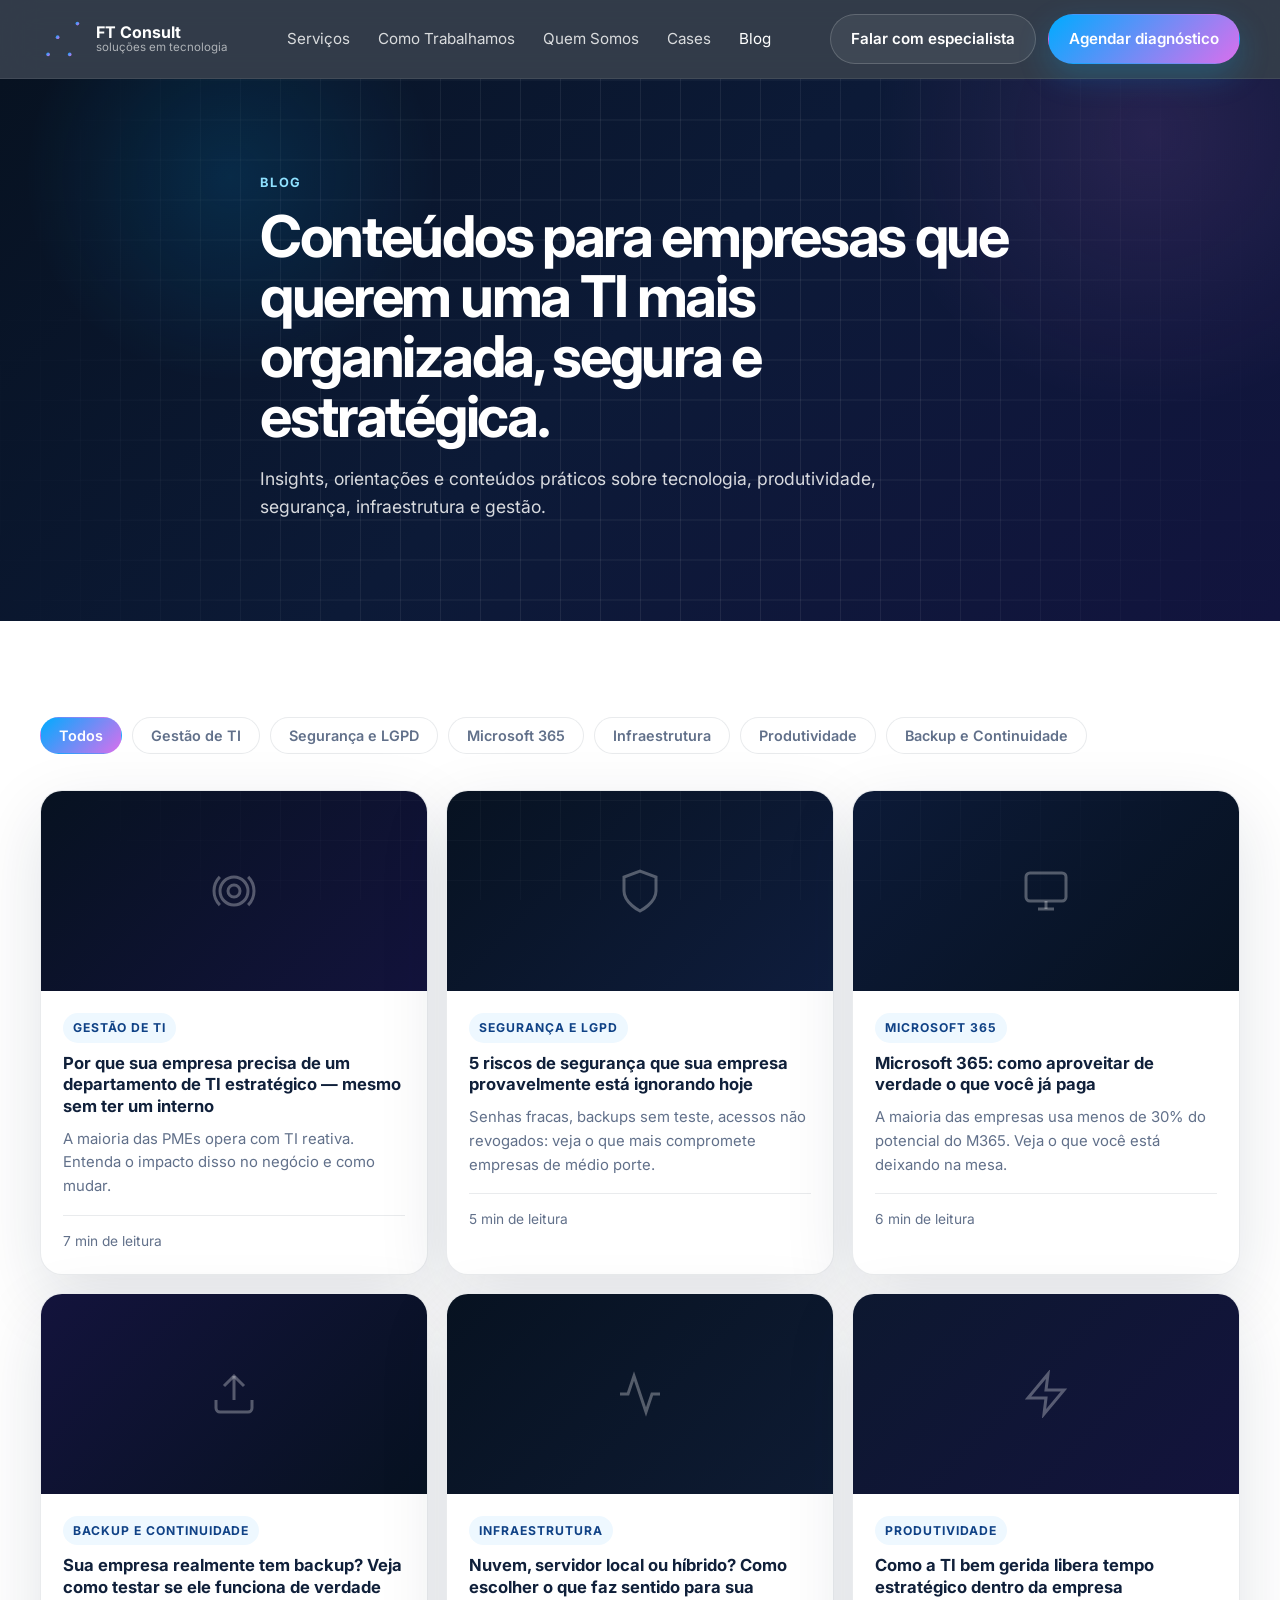
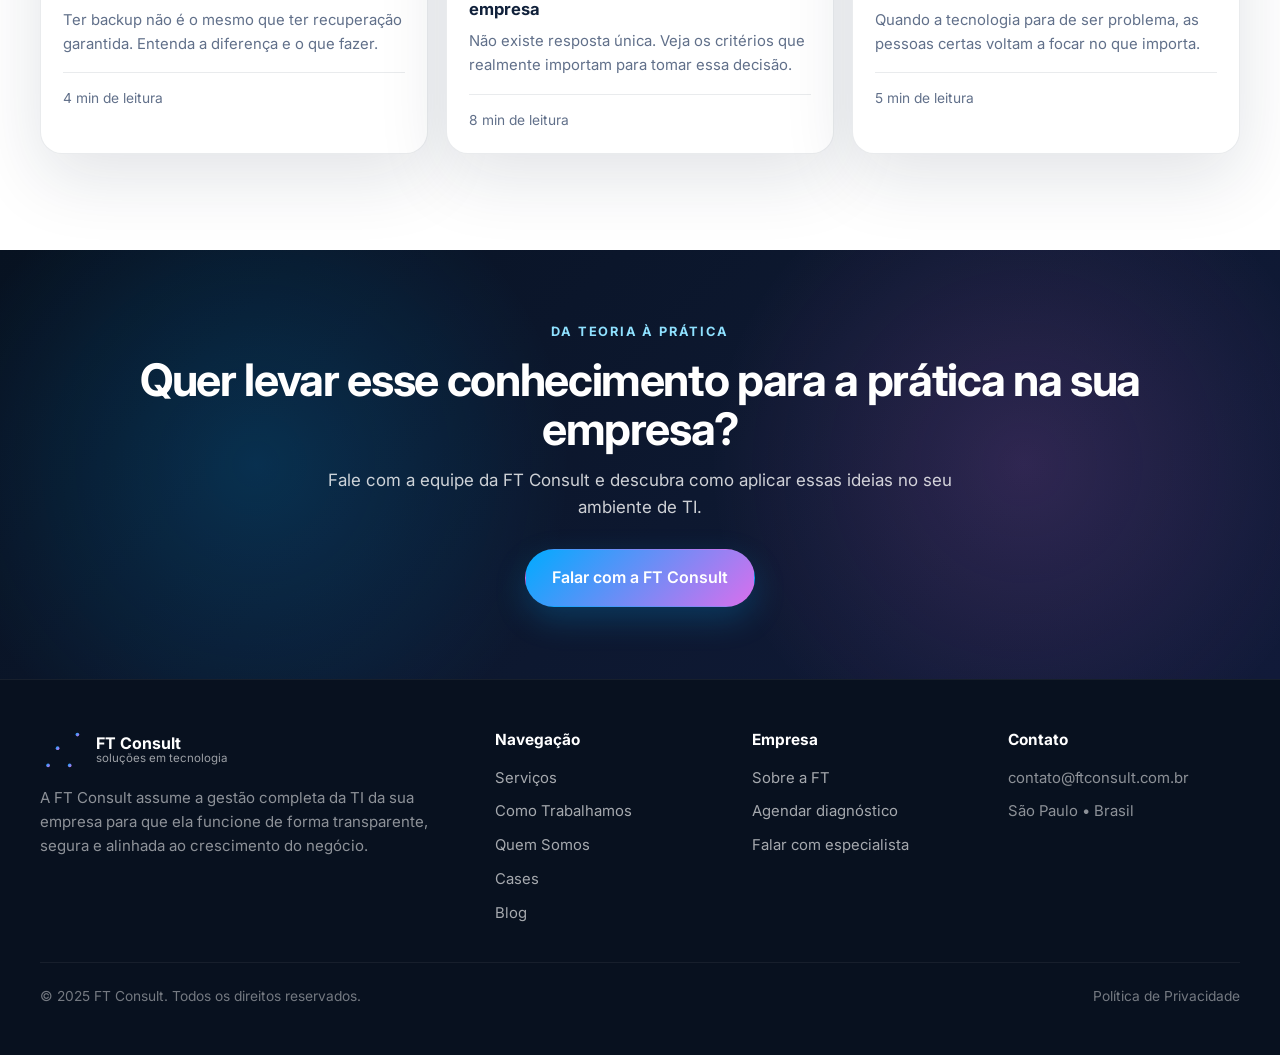
==== blog.html @ 19f4ae8f "Build complete FT Consult site — 7 pages, brand identity, form handler - index.html: Home with 12 se" ====
<!DOCTYPE html>
<html lang="pt-BR">
<head>
  <meta charset="UTF-8"/>
  <meta name="viewport" content="width=device-width, initial-scale=1.0"/>
  <title>Blog — FT Consult</title>
  <meta name="description" content="Conteúdos sobre gestão de TI, segurança, Microsoft 365, infraestrutura e produtividade para empresas."/>
  <link rel="preconnect" href="https://fonts.googleapis.com">
  <link rel="preconnect" href="https://fonts.gstatic.com" crossorigin>
  <link href="https://fonts.googleapis.com/css2?family=Inter:wght@300;400;500;600;700;800&display=swap" rel="stylesheet">
  <link rel="stylesheet" href="assets/css/style.css"/>
  <link rel="icon" href="assets/logo.svg" type="image/svg+xml"/>
</head>
<body>

<header class="site-header">
  <div class="container nav-wrap">
    <a href="index.html" class="brand"><img src="assets/logo.svg" alt="" class="brand-logo"/><span class="brand-copy"><strong>FT Consult</strong><small>soluções em tecnologia</small></span></a>
    <nav class="nav desktop-nav">
      <a href="servicos.html">Serviços</a><a href="como-trabalhamos.html">Como Trabalhamos</a><a href="quem-somos.html">Quem Somos</a><a href="cases.html">Cases</a><a href="blog.html">Blog</a>
    </nav>
    <div class="nav-actions">
      <a href="contato.html" class="btn btn-outline desktop-only">Falar com especialista</a>
      <a href="contato.html" class="btn btn-primary">Agendar diagnóstico</a>
      <button class="hamburger" id="hamburger" aria-label="Menu" aria-expanded="false"><svg width="24" height="24" viewBox="0 0 24 24" fill="none" stroke="currentColor" stroke-width="2"><line x1="3" y1="6" x2="21" y2="6"/><line x1="3" y1="12" x2="21" y2="12"/><line x1="3" y1="18" x2="21" y2="18"/></svg></button>
    </div>
  </div>
  <nav class="mobile-nav" id="mobile-nav">
    <a href="servicos.html">Serviços</a><a href="como-trabalhamos.html">Como Trabalhamos</a><a href="quem-somos.html">Quem Somos</a><a href="cases.html">Cases</a><a href="blog.html">Blog</a><a href="contato.html">Agendar diagnóstico</a>
  </nav>
</header>

<main>
  <section class="page-hero">
    <div class="container page-hero-content">
      <span class="eyebrow">Blog</span>
      <h1>Conteúdos para empresas que querem uma TI mais organizada, segura e estratégica.</h1>
      <p>Insights, orientações e conteúdos práticos sobre tecnologia, produtividade, segurança, infraestrutura e gestão.</p>
    </div>
  </section>

  <section class="section section-white">
    <div class="container">
      <div class="cat-filter">
        <button class="cat-btn active">Todos</button>
        <button class="cat-btn">Gestão de TI</button>
        <button class="cat-btn">Segurança e LGPD</button>
        <button class="cat-btn">Microsoft 365</button>
        <button class="cat-btn">Infraestrutura</button>
        <button class="cat-btn">Produtividade</button>
        <button class="cat-btn">Backup e Continuidade</button>
      </div>

      <div class="cards-grid cards-3">

        <article class="blog-card">
          <div class="blog-card-img" style="background:linear-gradient(135deg,#071221,#13133c)">
            <svg width="48" height="48" fill="none" stroke="rgba(255,255,255,.3)" stroke-width="1.5" viewBox="0 0 24 24"><circle cx="12" cy="12" r="3"/><path d="M19.07 4.93a10 10 0 0 1 0 14.14M4.93 4.93a10 10 0 0 0 0 14.14"/><circle cx="12" cy="12" r="7"/></svg>
          </div>
          <div class="blog-card-body">
            <span class="blog-cat">Gestão de TI</span>
            <h3>Por que sua empresa precisa de um departamento de TI estratégico — mesmo sem ter um interno</h3>
            <p>A maioria das PMEs opera com TI reativa. Entenda o impacto disso no negócio e como mudar.</p>
            <div class="blog-card-footer">7 min de leitura</div>
          </div>
        </article>

        <article class="blog-card">
          <div class="blog-card-img" style="background:linear-gradient(135deg,#071221,#0f1d3d)">
            <svg width="48" height="48" fill="none" stroke="rgba(255,255,255,.3)" stroke-width="1.5" viewBox="0 0 24 24"><path d="M12 22s8-4 8-10V5l-8-3-8 3v7c0 6 8 10 8 10z"/></svg>
          </div>
          <div class="blog-card-body">
            <span class="blog-cat">Segurança e LGPD</span>
            <h3>5 riscos de segurança que sua empresa provavelmente está ignorando hoje</h3>
            <p>Senhas fracas, backups sem teste, acessos não revogados: veja o que mais compromete empresas de médio porte.</p>
            <div class="blog-card-footer">5 min de leitura</div>
          </div>
        </article>

        <article class="blog-card">
          <div class="blog-card-img" style="background:linear-gradient(135deg,#0c1a37,#071221)">
            <svg width="48" height="48" fill="none" stroke="rgba(255,255,255,.3)" stroke-width="1.5" viewBox="0 0 24 24"><rect x="2" y="3" width="20" height="14" rx="2"/><line x1="8" y1="21" x2="16" y2="21"/><line x1="12" y1="17" x2="12" y2="21"/></svg>
          </div>
          <div class="blog-card-body">
            <span class="blog-cat">Microsoft 365</span>
            <h3>Microsoft 365: como aproveitar de verdade o que você já paga</h3>
            <p>A maioria das empresas usa menos de 30% do potencial do M365. Veja o que você está deixando na mesa.</p>
            <div class="blog-card-footer">6 min de leitura</div>
          </div>
        </article>

        <article class="blog-card">
          <div class="blog-card-img" style="background:linear-gradient(135deg,#13133c,#071221)">
            <svg width="48" height="48" fill="none" stroke="rgba(255,255,255,.3)" stroke-width="1.5" viewBox="0 0 24 24"><path d="M21 15v4a2 2 0 0 1-2 2H5a2 2 0 0 1-2-2v-4"/><polyline points="17 8 12 3 7 8"/><line x1="12" y1="3" x2="12" y2="15"/></svg>
          </div>
          <div class="blog-card-body">
            <span class="blog-cat">Backup e Continuidade</span>
            <h3>Sua empresa realmente tem backup? Veja como testar se ele funciona de verdade</h3>
            <p>Ter backup não é o mesmo que ter recuperação garantida. Entenda a diferença e o que fazer.</p>
            <div class="blog-card-footer">4 min de leitura</div>
          </div>
        </article>

        <article class="blog-card">
          <div class="blog-card-img" style="background:linear-gradient(135deg,#071221,#0e1b33)">
            <svg width="48" height="48" fill="none" stroke="rgba(255,255,255,.3)" stroke-width="1.5" viewBox="0 0 24 24"><path d="M22 12h-4l-3 9L9 3l-3 9H2"/></svg>
          </div>
          <div class="blog-card-body">
            <span class="blog-cat">Infraestrutura</span>
            <h3>Nuvem, servidor local ou híbrido? Como escolher o que faz sentido para sua empresa</h3>
            <p>Não existe resposta única. Veja os critérios que realmente importam para tomar essa decisão.</p>
            <div class="blog-card-footer">8 min de leitura</div>
          </div>
        </article>

        <article class="blog-card">
          <div class="blog-card-img" style="background:linear-gradient(135deg,#0d1830,#13133c)">
            <svg width="48" height="48" fill="none" stroke="rgba(255,255,255,.3)" stroke-width="1.5" viewBox="0 0 24 24"><polygon points="13 2 3 14 12 14 11 22 21 10 12 10 13 2"/></svg>
          </div>
          <div class="blog-card-body">
            <span class="blog-cat">Produtividade</span>
            <h3>Como a TI bem gerida libera tempo estratégico dentro da empresa</h3>
            <p>Quando a tecnologia para de ser problema, as pessoas certas voltam a focar no que importa.</p>
            <div class="blog-card-footer">5 min de leitura</div>
          </div>
        </article>

      </div>
    </div>
  </section>

  <section class="cta-block section-contact">
    <div class="container" style="text-align:center">
      <span class="eyebrow center">Da teoria à prática</span>
      <h2>Quer levar esse conhecimento para a prática na sua empresa?</h2>
      <p>Fale com a equipe da FT Consult e descubra como aplicar essas ideias no seu ambiente de TI.</p>
      <div class="cta-buttons">
        <a href="contato.html" class="btn btn-primary btn-lg">Falar com a FT Consult</a>
      </div>
    </div>
  </section>
</main>

<footer class="site-footer">
  <div class="container footer-grid">
    <div><a href="index.html" class="brand footer-brand"><img src="assets/logo.svg" alt="" class="brand-logo"/><span class="brand-copy"><strong>FT Consult</strong><small>soluções em tecnologia</small></span></a><p class="footer-desc">A FT Consult assume a gestão completa da TI da sua empresa para que ela funcione de forma transparente, segura e alinhada ao crescimento do negócio.</p></div>
    <div><h4>Navegação</h4><ul><li><a href="servicos.html">Serviços</a></li><li><a href="como-trabalhamos.html">Como Trabalhamos</a></li><li><a href="quem-somos.html">Quem Somos</a></li><li><a href="cases.html">Cases</a></li><li><a href="blog.html">Blog</a></li></ul></div>
    <div><h4>Empresa</h4><ul><li><a href="quem-somos.html">Sobre a FT</a></li><li><a href="contato.html">Agendar diagnóstico</a></li><li><a href="contato.html">Falar com especialista</a></li></ul></div>
    <div><h4>Contato</h4><ul><li>contato@ftconsult.com.br</li><li>São Paulo • Brasil</li></ul></div>
  </div>
  <div class="container footer-bottom"><span>© 2025 FT Consult. Todos os direitos reservados.</span><span><a href="#">Política de Privacidade</a></span></div>
</footer>
<script src="assets/js/main.js"></script>
<script>
  document.querySelectorAll('.cat-btn').forEach(btn => {
    btn.addEventListener('click', () => {
      document.querySelectorAll('.cat-btn').forEach(b => b.classList.remove('active'));
      btn.classList.add('active');
    });
  });
</script>
</body>
</html>
---- assets/css/style.css ----
:root {
  --cyan: #00ABFF;
  --violet: #D96FED;
  --cyan-soft: #8fe1ff;
  --gray: #8D8D8D;
  --bg-dark: #071221;
  --bg-dark-2: #0e1b33;
  --text: #10203a;
  --text-soft: #61708a;
  --line: rgba(16,32,58,.09);
  --line-light: rgba(255,255,255,.12);
  --shadow: 0 24px 70px rgba(16,32,58,.12);
  --radius: 22px;
  --container: 1200px;
}

*, *::before, *::after { box-sizing: border-box; }
html { scroll-behavior: smooth; }
body {
  margin: 0;
  font-family: 'Inter', system-ui, -apple-system, sans-serif;
  background: #f7faff;
  color: var(--text);
  line-height: 1.6;
}
a { color: inherit; text-decoration: none; }
img { max-width: 100%; display: block; }
p { margin: 0 0 1em; }
p:last-child { margin-bottom: 0; }

.container { width: min(var(--container), calc(100% - 2.5rem)); margin: 0 auto; }
.narrow { width: min(860px, 100%); margin: 0 auto; }
.center { text-align: center; }
.section { padding: 96px 0; position: relative; }
.section-white { background: #fff; }
.section-soft { background: linear-gradient(180deg,#f7faff 0%,#f3f8ff 100%); }
.section-dark {
  color: #eef5ff;
  background:
    radial-gradient(circle at 14% 24%,rgba(0,171,255,.12),transparent 18%),
    radial-gradient(circle at 88% 12%,rgba(217,111,237,.14),transparent 20%),
    linear-gradient(135deg,#071221 0%,#0d1830 48%,#111a39 100%);
}
.section-gradient {
  color: white;
  background:
    radial-gradient(circle at 14% 24%,rgba(0,171,255,.18),transparent 18%),
    radial-gradient(circle at 88% 68%,rgba(217,111,237,.16),transparent 20%),
    linear-gradient(135deg,#081322 0%,#0f1d3d 55%,#13133c 100%);
}

/* ── Header ── */
.site-header {
  position: sticky; top: 0; z-index: 100;
  backdrop-filter: blur(18px);
  background: rgba(7,18,33,.82);
  border-bottom: 1px solid rgba(255,255,255,.08);
}
.nav-wrap {
  min-height: 78px;
  display: flex; align-items: center; justify-content: space-between; gap: 16px;
}
.brand { display: inline-flex; align-items: center; gap: 12px; }
.brand-logo { width: 44px; height: 44px; }
.brand-copy { display: flex; flex-direction: column; line-height: 1.1; color: white; }
.brand-copy strong { font-size: 1rem; font-weight: 700; }
.brand-copy small { font-size: .72rem; color: rgba(255,255,255,.6); }
.nav { display: flex; gap: 28px; }
.nav a { color: rgba(255,255,255,.82); font-size: .95rem; transition: color .2s; }
.nav a:hover, .nav a.active { color: white; }
.nav-actions { display: flex; gap: 12px; align-items: center; }
.hamburger {
  display: none; background: none; border: none; cursor: pointer; padding: 8px; color: white;
}
.hamburger svg { display: block; }
.mobile-nav {
  display: none; flex-direction: column; gap: 0;
  background: #0c1a33; border-top: 1px solid rgba(255,255,255,.08);
}
.mobile-nav a {
  padding: 14px 20px; color: rgba(255,255,255,.84); border-bottom: 1px solid rgba(255,255,255,.06);
  font-size: .98rem;
}
.mobile-nav a:hover { color: white; background: rgba(255,255,255,.04); }
.mobile-nav.open { display: flex; }

/* ── Buttons ── */
.btn {
  display: inline-flex; align-items: center; justify-content: center;
  border-radius: 999px; border: 1px solid transparent;
  padding: 12px 20px; font-weight: 600; font-size: .95rem;
  transition: transform .2s, box-shadow .2s; cursor: pointer; font-family: inherit;
}
.btn:hover { transform: translateY(-1px); }
.btn-primary {
  color: white;
  background: linear-gradient(135deg,var(--cyan),var(--violet));
  box-shadow: 0 12px 32px rgba(0,171,255,.22);
}
.btn-primary:hover { box-shadow: 0 16px 40px rgba(0,171,255,.32); }
.btn-outline {
  color: white; border-color: rgba(255,255,255,.18);
  background: rgba(255,255,255,.06);
}
.btn-secondary {
  color: white; border-color: rgba(255,255,255,.16); background: transparent;
}
.btn-lg { padding: 15px 26px; font-size: 1rem; }
.btn-full { width: 100%; }
.desktop-only { display: inline-flex; }

/* ── Typography ── */
.eyebrow {
  display: inline-block; margin-bottom: 14px;
  color: var(--cyan); text-transform: uppercase;
  letter-spacing: .14em; font-size: .8rem; font-weight: 700;
}
.eyebrow.center { display: block; }
.section-dark .eyebrow,
.section-gradient .eyebrow,
.section-contact .eyebrow,
.hero .eyebrow,
.page-hero .eyebrow { color: var(--cyan-soft); }
.section-title {
  margin: 0 0 16px;
  font-size: clamp(2rem,3.7vw,3.2rem);
  line-height: 1.06; letter-spacing: -.035em;
}
.section-subtitle {
  margin: 0; color: var(--text-soft); font-size: 1.06rem; max-width: 72ch;
}
.section-subtitle.light,
.section-dark .section-subtitle { color: rgba(255,255,255,.78); }
.section-intro { margin-bottom: 40px; }

/* ── Hero (Home) ── */
.hero {
  position: relative; overflow: hidden;
  color: white; padding: 120px 0 90px;
  background:
    radial-gradient(circle at 18% 18%,rgba(0,171,255,.14),transparent 18%),
    radial-gradient(circle at 90% 10%,rgba(217,111,237,.12),transparent 22%),
    linear-gradient(135deg,#071221 0%,#0c1a37 48%,#12143e 100%);
}
.hero::before,
.section-dark::before,
.section-contact::before {
  content: "";
  position: absolute; inset: 0;
  background-image:
    linear-gradient(rgba(255,255,255,.04) 1px,transparent 1px),
    linear-gradient(90deg,rgba(255,255,255,.04) 1px,transparent 1px);
  background-size: 40px 40px;
  mask-image: radial-gradient(circle at center, black 40%, transparent 90%);
  pointer-events: none;
}
.hero-grid {
  display: grid;
  grid-template-columns: minmax(0,1fr) minmax(400px,.85fr);
  gap: 52px; align-items: center;
}
.hero h1 {
  margin: 0 0 18px;
  font-size: clamp(2.6rem,5vw,4.8rem);
  line-height: .97; letter-spacing: -.05em; max-width: 12ch;
}
.hero-subtitle { margin: 0 0 28px; font-size: 1.1rem; max-width: 58ch; color: rgba(255,255,255,.84); }
.hero-cta { display: flex; gap: 14px; flex-wrap: wrap; margin-bottom: 26px; }
.hero-tags { display: flex; flex-wrap: wrap; gap: 10px; }
.hero-tags span {
  padding: 9px 14px; border-radius: 999px;
  background: rgba(255,255,255,.06); border: 1px solid rgba(255,255,255,.12);
  color: rgba(255,255,255,.88); font-size: .9rem;
}

/* Hero Panel */
.hero-panel { display: flex; align-items: center; justify-content: center; }
.panel-shell {
  width: min(100%,470px); padding: 28px; border-radius: 30px;
  background: linear-gradient(180deg,rgba(255,255,255,.11),rgba(255,255,255,.06));
  border: 1px solid rgba(255,255,255,.16);
  box-shadow: 0 28px 70px rgba(2,10,25,.38);
  backdrop-filter: blur(14px);
}
.panel-topline {
  display: flex; justify-content: space-between; align-items: center; margin-bottom: 18px;
}
.mini-chip {
  padding: 8px 12px; border-radius: 999px;
  font-size: .78rem; font-weight: 700; letter-spacing: .12em;
  color: #d8f5ff; background: rgba(255,255,255,.07); border: 1px solid rgba(255,255,255,.12);
}
.status-dot {
  width: 14px; height: 14px; border-radius: 999px;
  background: linear-gradient(135deg,var(--cyan),var(--violet));
  box-shadow: 0 0 0 8px rgba(255,255,255,.04);
}
.panel-shell h2 {
  margin: 0 0 10px;
  font-size: clamp(1.7rem,3vw,2.2rem);
  line-height: 1.05; letter-spacing: -.03em;
}
.panel-shell > p { margin: 0 0 22px; color: rgba(255,255,255,.76); font-size: .94rem; }
.signal-bars { display: grid; gap: 10px; margin-bottom: 22px; }
.signal-bars span {
  height: 9px; border-radius: 999px;
  background: linear-gradient(90deg,rgba(0,171,255,.9),rgba(217,111,237,.75));
}
.signal-bars span:nth-child(1){width:100%}
.signal-bars span:nth-child(2){width:84%}
.signal-bars span:nth-child(3){width:68%}
.signal-bars span:nth-child(4){width:50%}
.panel-stack { display: grid; gap: 12px; margin-bottom: 20px; }
.panel-card {
  padding: 16px 18px; border-radius: 18px;
  background: rgba(255,255,255,.06); border: 1px solid rgba(255,255,255,.1);
}
.panel-card strong { display: block; margin-bottom: 4px; font-size: .96rem; }
.panel-card small { color: rgba(255,255,255,.68); font-size: .84rem; }
.panel-footer { display: flex; flex-wrap: wrap; gap: 8px; }
.panel-footer span {
  padding: 7px 12px; border-radius: 999px;
  background: rgba(255,255,255,.05); border: 1px solid rgba(255,255,255,.1);
  font-size: .82rem; color: rgba(255,255,255,.8);
}

/* ── Trust strip ── */
.trust-strip { background: white; border-bottom: 1px solid var(--line); }
.trust-grid {
  display: grid; grid-template-columns: repeat(4,1fr); gap: 14px; padding: 20px 0;
}
.trust-item {
  padding: 16px 18px; border-radius: 18px;
  background: #f7fbff; border: 1px solid var(--line);
}
.trust-item strong { display: block; margin-bottom: 4px; font-size: 1rem; }
.trust-item span { color: var(--text-soft); font-size: .92rem; }

/* ── Cards ── */
.cards-grid { display: grid; gap: 18px; }
.cards-2 { grid-template-columns: repeat(2,1fr); }
.cards-3 { grid-template-columns: repeat(3,1fr); }
.cards-4 { grid-template-columns: repeat(4,1fr); }
.cards-5 { grid-template-columns: repeat(5,1fr); }

.info-card, .service-card, .case-card, .blog-card {
  position: relative; overflow: hidden;
  background: white; border: 1px solid var(--line);
  border-radius: var(--radius); padding: 26px; box-shadow: var(--shadow);
  transition: transform .2s, box-shadow .2s;
}
.info-card:hover, .service-card:hover, .case-card:hover, .blog-card:hover {
  transform: translateY(-3px);
  box-shadow: 0 32px 80px rgba(16,32,58,.15);
}
.info-card::before, .service-card::before, .case-card::before {
  content: ""; position: absolute; left: 0; right: 0; bottom: 0; height: 3px;
  background: linear-gradient(90deg,var(--cyan),var(--violet));
}
.info-card h3, .service-card h3, .case-card h3 {
  margin: 0 0 10px; font-size: 1.06rem; line-height: 1.26;
}
.info-card p, .service-card p { margin: 0; color: var(--text-soft); font-size: .96rem; }
.card-icon {
  width: 44px; height: 44px; border-radius: 14px; margin-bottom: 16px;
  display: grid; place-items: center;
  background: linear-gradient(135deg,rgba(0,171,255,.1),rgba(217,111,237,.1));
  color: var(--cyan);
}

/* Case cards */
.case-tag {
  display: inline-block; margin-bottom: 14px; padding: 7px 12px;
  border-radius: 999px; background: #eef8ff; color: #104286;
  font-size: .78rem; font-weight: 700;
}
.case-card p { color: var(--text-soft); font-size: .95rem; margin-bottom: 10px; }
.case-card p:last-child { margin-bottom: 0; }
.case-card p strong { color: var(--text); }
.case-result {
  margin-top: 16px; padding: 14px 16px; border-radius: 14px;
  background: linear-gradient(135deg,rgba(0,171,255,.06),rgba(217,111,237,.06));
  border: 1px solid rgba(0,171,255,.12);
  font-size: .92rem; color: var(--text);
}

/* ── Split sections ── */
.split-head {
  display: grid;
  grid-template-columns: minmax(0,1fr) minmax(320px,.82fr);
  gap: 32px; align-items: start;
}
.split-head.center-v { align-items: center; }
.metric-panel, .results-list { display: grid; gap: 14px; }
.metric-card, .result-item {
  padding: 18px 20px; border-radius: 20px;
  background: rgba(255,255,255,.07); border: 1px solid rgba(255,255,255,.12);
}
.metric-card strong, .result-item strong { display: block; margin-bottom: 4px; }
.metric-card span, .result-item span { color: rgba(255,255,255,.74); font-size: .94rem; }

/* ── Step cards ── */
.timeline-grid { margin-top: 36px; }
.step-card {
  padding: 22px; border-radius: 22px;
  background: rgba(255,255,255,.06); border: 1px solid rgba(255,255,255,.12);
  transition: background .2s;
}
.step-card:hover { background: rgba(255,255,255,.09); }
.step-num {
  display: inline-flex; margin-bottom: 14px;
  padding: 6px 12px; border-radius: 999px;
  background: linear-gradient(135deg,#9feaff,#f0c4ff);
  color: #0b1830; font-size: .82rem; font-weight: 800;
}
.step-card h3 { margin: 0 0 10px; font-size: 1.02rem; }
.step-card p { margin: 0; color: rgba(255,255,255,.76); font-size: .94rem; }

/* ── Values grid ── */
.values-grid { display: grid; grid-template-columns: 1fr 1fr; gap: 12px; }
.values-grid span {
  padding: 18px 16px; border-radius: 999px; text-align: center;
  background: rgba(255,255,255,.06); border: 1px solid rgba(255,255,255,.1);
  color: white; font-weight: 600; font-size: .94rem;
}
.values-grid span:nth-child(3) { grid-column: 1 / -1; }

/* ── FAQ ── */
.faq-list { display: grid; gap: 10px; }
.faq-list details {
  border: 1px solid var(--line); border-radius: 18px;
  padding: 0; background: white;
  box-shadow: 0 8px 24px rgba(16,32,58,.05);
  overflow: hidden;
}
.faq-list summary {
  cursor: pointer; list-style: none; font-weight: 700;
  padding: 20px 22px; display: flex; justify-content: space-between; align-items: center;
}
.faq-list summary::-webkit-details-marker { display: none; }
.faq-list summary::after {
  content: "+"; font-size: 1.4rem; font-weight: 400; color: var(--cyan);
  transition: transform .2s; flex-shrink: 0; margin-left: 16px;
}
.faq-list details[open] summary::after { transform: rotate(45deg); }
.faq-list details p { margin: 0; padding: 0 22px 20px; color: var(--text-soft); }

/* ── Contact ── */
.section-contact {
  color: white;
  background:
    radial-gradient(circle at 18% 20%,rgba(0,171,255,.16),transparent 18%),
    radial-gradient(circle at 82% 72%,rgba(217,111,237,.14),transparent 20%),
    linear-gradient(135deg,#071221 0%,#0d1830 48%,#111a39 100%);
  padding: 96px 0;
}
.contact-grid {
  display: grid;
  grid-template-columns: minmax(0,1fr) minmax(440px,.96fr);
  gap: 32px; align-items: start;
}
.section-contact h2 {
  margin: 0 0 16px; font-size: clamp(1.9rem,3.5vw,2.9rem); line-height: 1.06;
}
.section-contact p { color: rgba(255,255,255,.8); }
.contact-alt { margin-top: 32px; display: grid; gap: 14px; }
.contact-alt-item {
  display: flex; align-items: center; gap: 12px;
  color: rgba(255,255,255,.82); font-size: .96rem;
}
.contact-alt-item svg { flex-shrink: 0; color: var(--cyan); }
.contact-form {
  padding: 28px; border-radius: 28px;
  background: rgba(255,255,255,.08); border: 1px solid rgba(255,255,255,.12);
  backdrop-filter: blur(12px);
}
.form-grid {
  display: grid; grid-template-columns: repeat(2,1fr); gap: 14px; margin-bottom: 14px;
}
.form-field { display: grid; gap: 7px; }
.form-field.full { grid-column: 1 / -1; }
.form-field label { font-size: .88rem; font-weight: 600; color: rgba(255,255,255,.86); }
.form-field input,
.form-field select,
.form-field textarea {
  width: 100%; border: 1px solid rgba(255,255,255,.16); border-radius: 14px;
  background: rgba(255,255,255,.07); color: white;
  padding: 13px 15px; font: inherit; outline: none; transition: border-color .2s;
}
.form-field input:focus,
.form-field select:focus,
.form-field textarea:focus { border-color: rgba(0,171,255,.5); }
.form-field input::placeholder,
.form-field textarea::placeholder { color: rgba(255,255,255,.4); }
.form-field select option { background: #0d1830; color: white; }
.form-msg {
  display: none; margin-bottom: 14px; padding: 14px 16px; border-radius: 12px;
  font-size: .94rem; font-weight: 600;
}
.form-msg.success { background: rgba(0,220,130,.12); border: 1px solid rgba(0,220,130,.3); color: #a0ffcc; }
.form-msg.error { background: rgba(255,80,80,.1); border: 1px solid rgba(255,80,80,.3); color: #ffbbbb; }

/* ── Page hero (inner pages) ── */
.page-hero {
  position: relative; overflow: hidden;
  color: white; padding: 90px 0 72px;
  background:
    radial-gradient(circle at 18% 18%,rgba(0,171,255,.14),transparent 18%),
    radial-gradient(circle at 90% 10%,rgba(217,111,237,.12),transparent 22%),
    linear-gradient(135deg,#071221 0%,#0c1a37 48%,#12143e 100%);
}
.page-hero::before {
  content: ""; position: absolute; inset: 0;
  background-image:
    linear-gradient(rgba(255,255,255,.04) 1px,transparent 1px),
    linear-gradient(90deg,rgba(255,255,255,.04) 1px,transparent 1px);
  background-size: 40px 40px;
  mask-image: radial-gradient(circle at center, black 40%, transparent 90%);
  pointer-events: none;
}
.page-hero-content { max-width: 760px; }
.page-hero h1 {
  margin: 0 0 18px;
  font-size: clamp(2.2rem,4.5vw,3.8rem);
  line-height: 1.04; letter-spacing: -.04em;
}
.page-hero p { font-size: 1.1rem; color: rgba(255,255,255,.84); margin: 0 0 28px; max-width: 64ch; }

/* ── Services page ── */
.service-detail-card {
  background: white; border: 1px solid var(--line); border-radius: var(--radius);
  padding: 28px; box-shadow: var(--shadow);
  display: flex; flex-direction: column; gap: 14px;
  transition: transform .2s, box-shadow .2s;
}
.service-detail-card:hover { transform: translateY(-3px); box-shadow: 0 32px 80px rgba(16,32,58,.15); }
.service-detail-card h3 { margin: 0; font-size: 1.12rem; }
.service-detail-card p { margin: 0; color: var(--text-soft); font-size: .96rem; }
.service-bullets { list-style: none; margin: 0; padding: 0; display: grid; gap: 8px; }
.service-bullets li { display: flex; gap: 10px; align-items: flex-start; font-size: .93rem; color: var(--text-soft); }
.service-bullets li::before {
  content: ""; flex-shrink: 0; width: 18px; height: 18px; margin-top: 1px;
  border-radius: 999px;
  background: linear-gradient(135deg,var(--cyan),var(--violet));
}

/* ── How we work ── */
.method-step {
  display: grid; grid-template-columns: auto 1fr; gap: 24px; align-items: start;
  padding: 28px; border-radius: var(--radius);
  background: white; border: 1px solid var(--line); box-shadow: var(--shadow);
}
.method-num {
  width: 56px; height: 56px; border-radius: 18px; flex-shrink: 0;
  display: grid; place-items: center;
  background: linear-gradient(135deg,var(--cyan),var(--violet));
  color: white; font-size: 1.3rem; font-weight: 800;
}
.method-content h3 { margin: 0 0 8px; font-size: 1.12rem; }
.method-content p { margin: 0; color: var(--text-soft); }

/* ── Who we are ── */
.mvv-grid { display: grid; grid-template-columns: repeat(3,1fr); gap: 18px; }
.mvv-card {
  padding: 28px; border-radius: var(--radius);
  background: rgba(255,255,255,.07); border: 1px solid rgba(255,255,255,.12);
}
.mvv-card h3 { margin: 0 0 14px; font-size: 1.06rem; color: var(--cyan-soft); }
.mvv-card p { margin: 0; color: rgba(255,255,255,.8); font-size: .96rem; }
.value-card-list { display: grid; grid-template-columns: repeat(5,1fr); gap: 14px; }
.value-card {
  padding: 24px 18px; border-radius: var(--radius); text-align: center;
  background: white; border: 1px solid var(--line); box-shadow: var(--shadow);
}
.value-card-icon {
  width: 52px; height: 52px; border-radius: 16px; margin: 0 auto 14px;
  display: grid; place-items: center;
  background: linear-gradient(135deg,rgba(0,171,255,.1),rgba(217,111,237,.12));
  color: var(--cyan);
}
.value-card h3 { margin: 0 0 8px; font-size: 1rem; }
.value-card p { margin: 0; color: var(--text-soft); font-size: .9rem; }

/* ── Blog ── */
.blog-card { padding: 0; overflow: hidden; }
.blog-card-img {
  height: 200px; background: linear-gradient(135deg,#0c1a37,#13133c);
  display: grid; place-items: center;
}
.blog-card-body { padding: 22px; }
.blog-cat {
  display: inline-block; margin-bottom: 10px; padding: 5px 10px;
  border-radius: 999px; background: #eef8ff; color: #104286;
  font-size: .76rem; font-weight: 700; text-transform: uppercase; letter-spacing: .08em;
}
.blog-card h3 { margin: 0 0 10px; font-size: 1.04rem; line-height: 1.3; }
.blog-card p { margin: 0; color: var(--text-soft); font-size: .93rem; }
.blog-card::before { display: none; }
.blog-card-footer { margin-top: 16px; padding-top: 14px; border-top: 1px solid var(--line); font-size: .86rem; color: var(--text-soft); }

.cat-filter { display: flex; flex-wrap: wrap; gap: 10px; margin-bottom: 36px; }
.cat-btn {
  padding: 9px 18px; border-radius: 999px; border: 1px solid var(--line);
  background: white; color: var(--text-soft); font-size: .9rem; font-weight: 600;
  cursor: pointer; transition: .2s; font-family: inherit;
}
.cat-btn:hover, .cat-btn.active {
  background: linear-gradient(135deg,var(--cyan),var(--violet));
  color: white; border-color: transparent;
}

/* ── Results / benefits ── */
.benefit-list { display: grid; gap: 14px; }
.benefit-item {
  display: flex; gap: 16px; align-items: flex-start;
  padding: 18px 20px; border-radius: 18px;
  background: rgba(255,255,255,.07); border: 1px solid rgba(255,255,255,.1);
}
.benefit-dot {
  width: 10px; height: 10px; border-radius: 999px; margin-top: 7px; flex-shrink: 0;
  background: linear-gradient(135deg,var(--cyan),var(--violet));
}
.benefit-item strong { display: block; margin-bottom: 4px; }
.benefit-item span { color: rgba(255,255,255,.74); font-size: .94rem; }

/* ── Quote / highlight ── */
.highlight-quote {
  padding: 40px; border-radius: 28px; text-align: center;
  background: linear-gradient(135deg,rgba(0,171,255,.08),rgba(217,111,237,.08));
  border: 1px solid rgba(0,171,255,.14); margin: 40px 0;
}
.highlight-quote p {
  margin: 0; font-size: clamp(1.2rem,2.5vw,1.7rem);
  font-weight: 700; line-height: 1.3; color: var(--text); letter-spacing: -.02em;
}
.highlight-quote .quote-attr { margin-top: 16px; font-size: .94rem; color: var(--text-soft); font-weight: 400; }

/* ── CTA block ── */
.cta-block {
  text-align: center; padding: 72px 0;
  background:
    radial-gradient(circle at 20% 50%,rgba(0,171,255,.18),transparent 30%),
    radial-gradient(circle at 80% 50%,rgba(217,111,237,.16),transparent 30%),
    linear-gradient(135deg,#071221 0%,#0d1830 55%,#111a39 100%);
  color: white;
}
.cta-block h2 { margin: 0 0 14px; font-size: clamp(1.8rem,3.5vw,2.8rem); line-height: 1.08; letter-spacing: -.03em; }
.cta-block p { margin: 0 auto 28px; max-width: 60ch; color: rgba(255,255,255,.8); font-size: 1.06rem; }
.cta-block .cta-buttons { display: flex; gap: 14px; justify-content: center; flex-wrap: wrap; }

/* ── Footer ── */
.site-footer {
  background: #08111f; color: rgba(255,255,255,.74);
  border-top: 1px solid rgba(255,255,255,.06); padding: 48px 0;
}
.footer-grid { display: grid; grid-template-columns: 1.3fr .7fr .7fr .7fr; gap: 24px; }
.footer-brand { display: inline-flex; margin-bottom: 14px; }
.footer-desc { color: rgba(255,255,255,.54); max-width: 44ch; font-size: .94rem; line-height: 1.6; }
.site-footer h4 { color: white; margin: 0 0 14px; font-size: .96rem; }
.site-footer ul { list-style: none; margin: 0; padding: 0; display: grid; gap: 10px; }
.site-footer ul li a { color: rgba(255,255,255,.64); font-size: .93rem; transition: color .2s; }
.site-footer ul li a:hover { color: white; }
.site-footer ul li { color: rgba(255,255,255,.54); font-size: .93rem; }
.footer-bottom {
  margin-top: 36px; padding-top: 22px; border-top: 1px solid rgba(255,255,255,.06);
  display: flex; justify-content: space-between; align-items: center; gap: 14px; flex-wrap: wrap;
  font-size: .86rem; color: rgba(255,255,255,.44);
}
.footer-bottom a { color: rgba(255,255,255,.44); }
.footer-bottom a:hover { color: rgba(255,255,255,.7); }

/* ── Responsive ── */
@media (max-width: 1120px) {
  .hero-grid, .split-head, .contact-grid { grid-template-columns: 1fr; }
  .cards-5 { grid-template-columns: repeat(2,1fr); }
  .cards-4 { grid-template-columns: repeat(2,1fr); }
  .cards-3 { grid-template-columns: repeat(2,1fr); }
  .trust-grid { grid-template-columns: repeat(2,1fr); }
  .mvv-grid { grid-template-columns: 1fr; }
  .value-card-list { grid-template-columns: repeat(3,1fr); }
  .footer-grid { grid-template-columns: 1fr 1fr; }
}
@media (max-width: 780px) {
  .desktop-nav, .desktop-only { display: none !important; }
  .hamburger { display: flex; }
  .nav-wrap { flex-wrap: wrap; padding: 12px 0; }
  .nav-actions { width: 100%; }
  .nav-actions .btn { flex: 1; }
  .section { padding: 72px 0; }
  .hero { padding: 80px 0 60px; }
  .page-hero { padding: 70px 0 56px; }
  .hero h1 { max-width: 100%; }
  .cards-2,.cards-3,.cards-4,.cards-5 { grid-template-columns: 1fr; }
  .trust-grid, .form-grid, .values-grid { grid-template-columns: 1fr; }
  .hero-tags { gap: 8px; }
  .panel-shell { padding: 20px; }
  .footer-grid { grid-template-columns: 1fr; }
  .mvv-grid { grid-template-columns: 1fr; }
  .value-card-list { grid-template-columns: repeat(2,1fr); }
  .footer-bottom { flex-direction: column; text-align: center; }
  .method-step { grid-template-columns: 1fr; }
  .method-num { width: 48px; height: 48px; border-radius: 14px; font-size: 1.1rem; }
}
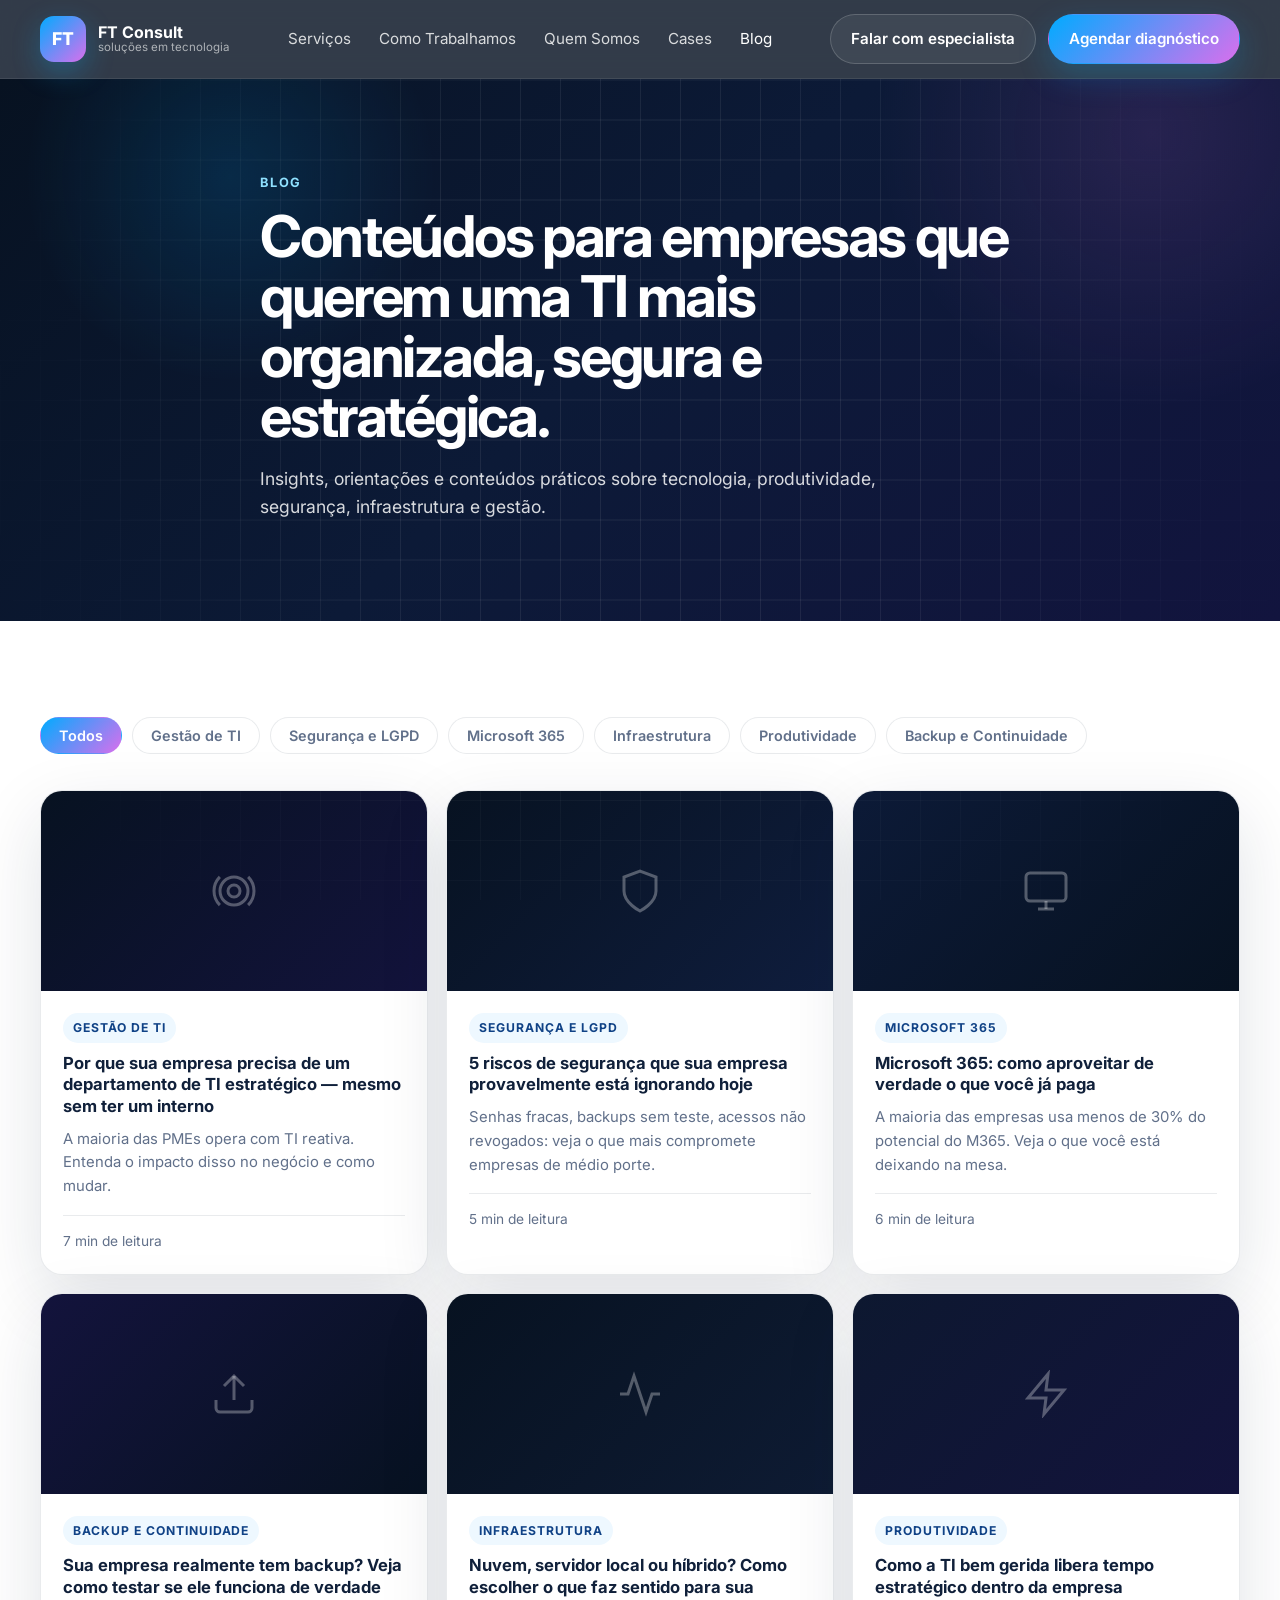
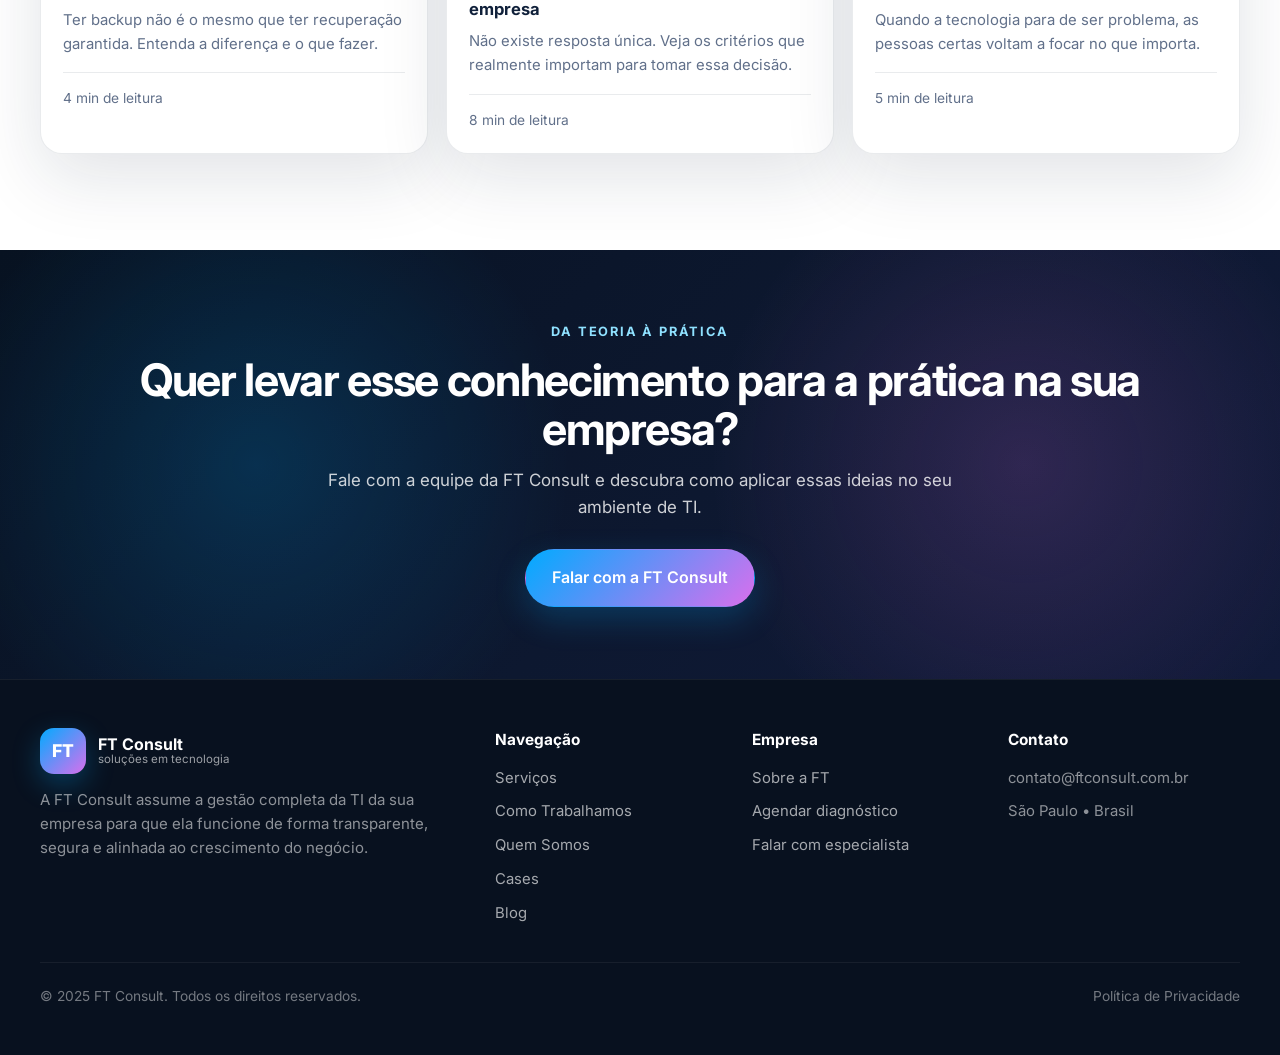
==== commit 3515348a: "Revert logo to gradient text brand-mark (cleaner than SVG recreation) https://claude.ai/code/session" ====
--- a/blog.html
+++ b/blog.html
@@ -15,7 +15,7 @@
 
 <header class="site-header">
   <div class="container nav-wrap">
-    <a href="index.html" class="brand"><img src="assets/logo.svg" alt="" class="brand-logo"/><span class="brand-copy"><strong>FT Consult</strong><small>soluções em tecnologia</small></span></a>
+    <a href="index.html" class="brand"><span class="brand-mark">FT</span><span class="brand-copy"><strong>FT Consult</strong><small>soluções em tecnologia</small></span></a>
     <nav class="nav desktop-nav">
       <a href="servicos.html">Serviços</a><a href="como-trabalhamos.html">Como Trabalhamos</a><a href="quem-somos.html">Quem Somos</a><a href="cases.html">Cases</a><a href="blog.html">Blog</a>
     </nav>
@@ -143,7 +143,7 @@
 
 <footer class="site-footer">
   <div class="container footer-grid">
-    <div><a href="index.html" class="brand footer-brand"><img src="assets/logo.svg" alt="" class="brand-logo"/><span class="brand-copy"><strong>FT Consult</strong><small>soluções em tecnologia</small></span></a><p class="footer-desc">A FT Consult assume a gestão completa da TI da sua empresa para que ela funcione de forma transparente, segura e alinhada ao crescimento do negócio.</p></div>
+    <div><a href="index.html" class="brand footer-brand"><span class="brand-mark">FT</span><span class="brand-copy"><strong>FT Consult</strong><small>soluções em tecnologia</small></span></a><p class="footer-desc">A FT Consult assume a gestão completa da TI da sua empresa para que ela funcione de forma transparente, segura e alinhada ao crescimento do negócio.</p></div>
     <div><h4>Navegação</h4><ul><li><a href="servicos.html">Serviços</a></li><li><a href="como-trabalhamos.html">Como Trabalhamos</a></li><li><a href="quem-somos.html">Quem Somos</a></li><li><a href="cases.html">Cases</a></li><li><a href="blog.html">Blog</a></li></ul></div>
     <div><h4>Empresa</h4><ul><li><a href="quem-somos.html">Sobre a FT</a></li><li><a href="contato.html">Agendar diagnóstico</a></li><li><a href="contato.html">Falar com especialista</a></li></ul></div>
     <div><h4>Contato</h4><ul><li>contato@ftconsult.com.br</li><li>São Paulo • Brasil</li></ul></div>
--- a/assets/css/style.css
+++ b/assets/css/style.css
@@ -61,7 +61,14 @@
   display: flex; align-items: center; justify-content: space-between; gap: 16px;
 }
 .brand { display: inline-flex; align-items: center; gap: 12px; }
-.brand-logo { width: 44px; height: 44px; }
+.brand-logo { display: none; }
+.brand-mark {
+  width: 46px; height: 46px; border-radius: 14px; flex-shrink: 0;
+  display: grid; place-items: center;
+  color: white; font-weight: 800; font-size: 1.1rem; letter-spacing: -.02em;
+  background: linear-gradient(135deg, var(--cyan), var(--violet));
+  box-shadow: 0 10px 28px rgba(0,171,255,.28);
+}
 .brand-copy { display: flex; flex-direction: column; line-height: 1.1; color: white; }
 .brand-copy strong { font-size: 1rem; font-weight: 700; }
 .brand-copy small { font-size: .72rem; color: rgba(255,255,255,.6); }
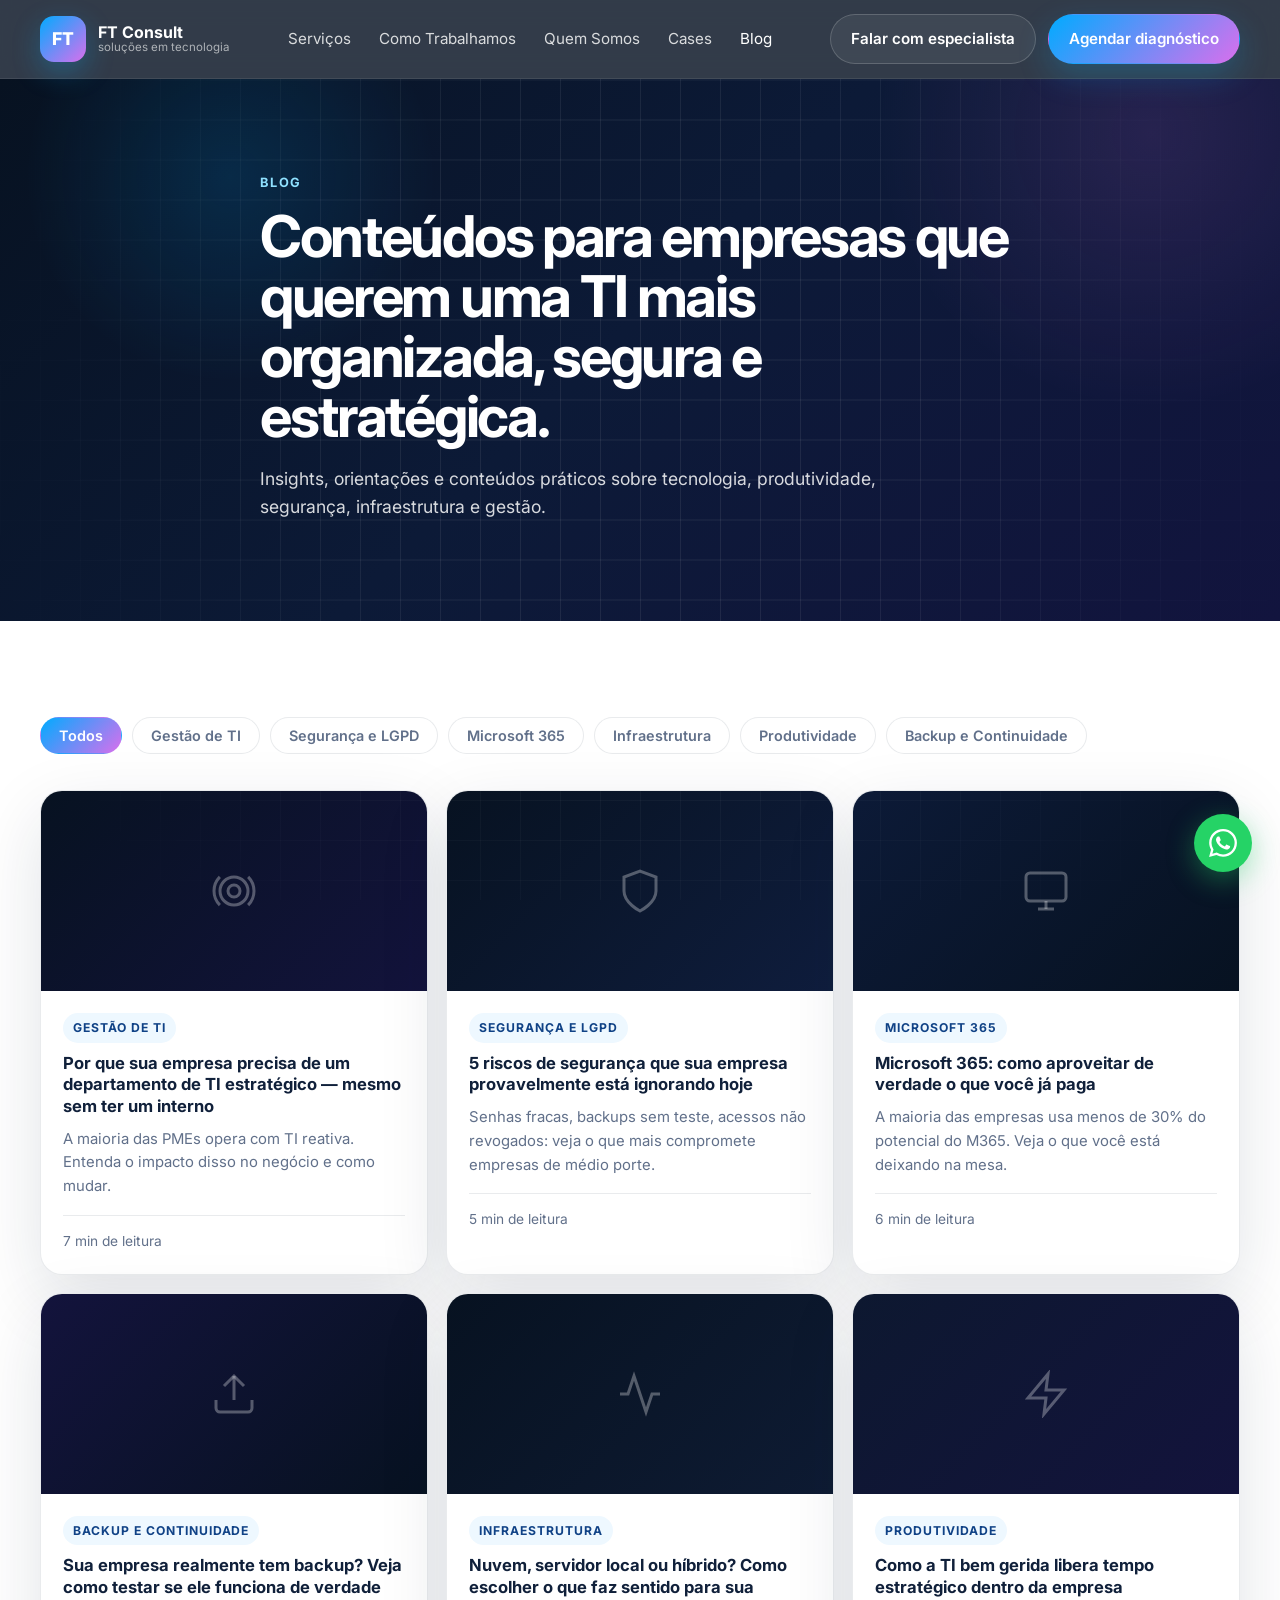
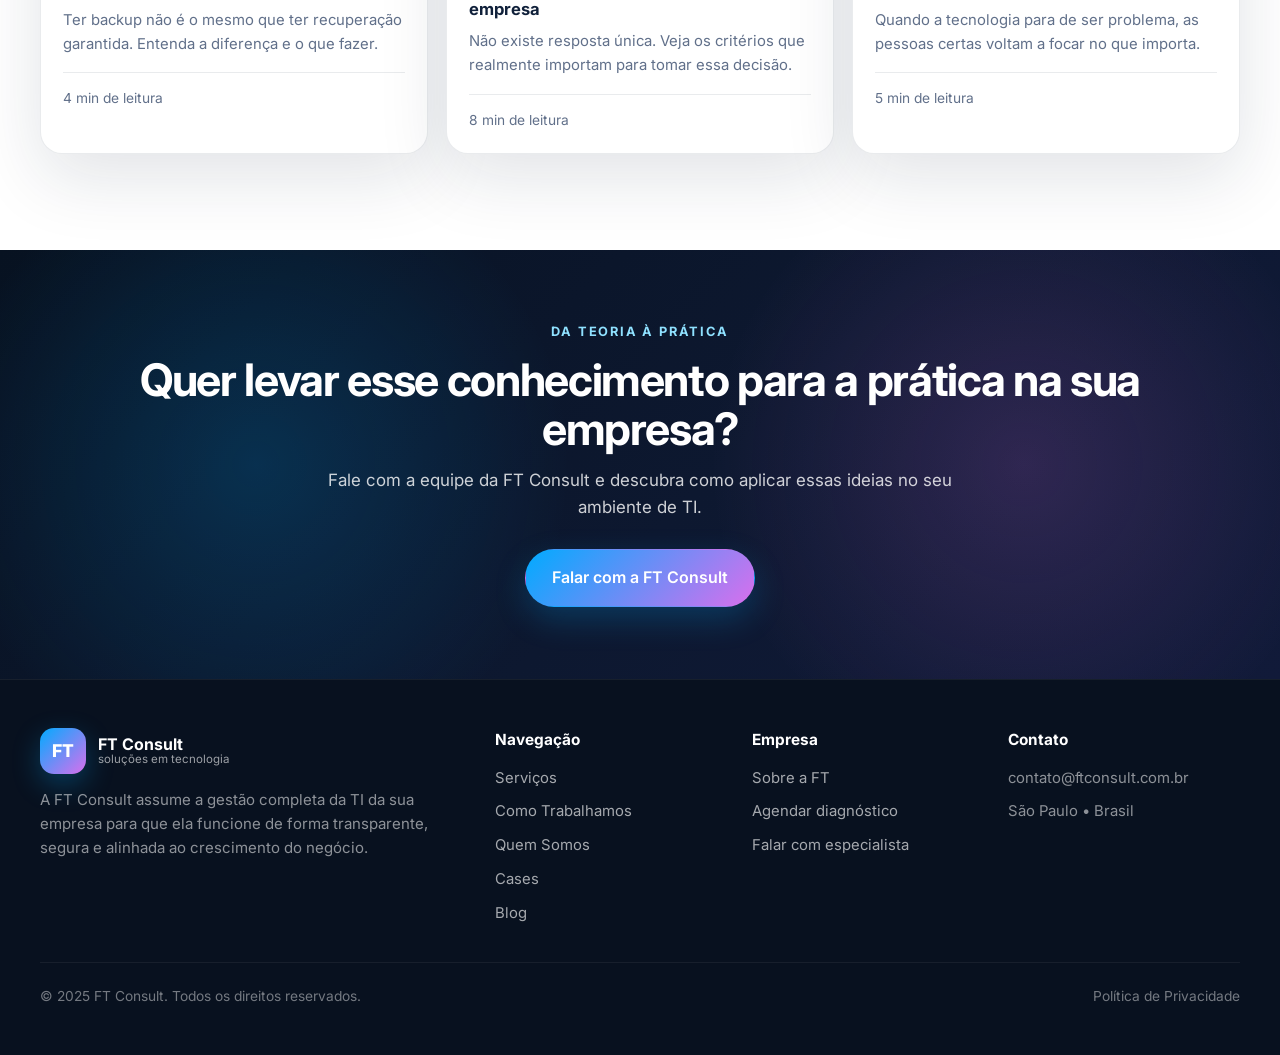
==== commit c11ed73a: "Add WhatsApp button, scroll animations, OG tags, thank you page, sitemap, auto-deploy - Floating Wha" ====
--- a/blog.html
+++ b/blog.html
@@ -9,6 +9,15 @@
   <link rel="preconnect" href="https://fonts.gstatic.com" crossorigin>
   <link href="https://fonts.googleapis.com/css2?family=Inter:wght@300;400;500;600;700;800&display=swap" rel="stylesheet">
   <link rel="stylesheet" href="assets/css/style.css"/>
+  <meta property="og:type" content="website"/>
+  <meta property="og:url" content="https://ftconsult.com.br/blog.html"/>
+  <meta property="og:title" content="Blog — FT Consult"/>
+  <meta property="og:description" content="Conteúdos sobre gestão de TI, segurança, Microsoft 365, infraestrutura e produtividade para empresas."/>
+  <meta property="og:image" content="https://ftconsult.com.br/assets/logo.svg"/>
+  <meta property="og:site_name" content="FT Consult"/>
+  <meta name="twitter:card" content="summary_large_image"/>
+  <meta name="twitter:title" content="Blog — FT Consult"/>
+  <meta name="twitter:description" content="Conteúdos sobre gestão de TI, segurança, Microsoft 365, infraestrutura e produtividade para empresas."/>
   <link rel="icon" href="assets/logo.svg" type="image/svg+xml"/>
 </head>
 <body>
@@ -150,6 +159,9 @@
   </div>
   <div class="container footer-bottom"><span>© 2025 FT Consult. Todos os direitos reservados.</span><span><a href="#">Política de Privacidade</a></span></div>
 </footer>
+  <a href="https://wa.me/5511973911674" class="whatsapp-btn" target="_blank" rel="noopener" aria-label="Falar no WhatsApp">
+    <svg width="28" height="28" viewBox="0 0 24 24" fill="white"><path d="M17.472 14.382c-.297-.149-1.758-.867-2.03-.967-.273-.099-.471-.148-.67.15-.197.297-.767.966-.94 1.164-.173.199-.347.223-.644.075-.297-.15-1.255-.463-2.39-1.475-.883-.788-1.48-1.761-1.653-2.059-.173-.297-.018-.458.13-.606.134-.133.298-.347.446-.52.149-.174.198-.298.298-.497.099-.198.05-.371-.025-.52-.075-.149-.669-1.612-.916-2.207-.242-.579-.487-.5-.669-.51-.173-.008-.371-.01-.57-.01-.198 0-.52.074-.792.372-.272.297-1.04 1.016-1.04 2.479 0 1.462 1.065 2.875 1.213 3.074.149.198 2.096 3.2 5.077 4.487.709.306 1.262.489 1.694.625.712.227 1.36.195 1.871.118.571-.085 1.758-.719 2.006-1.413.248-.694.248-1.289.173-1.413-.074-.124-.272-.198-.57-.347m-5.421 7.403h-.004a9.87 9.87 0 0 1-5.031-1.378l-.361-.214-3.741.982.998-3.648-.235-.374a9.86 9.86 0 0 1-1.51-5.26c.001-5.45 4.436-9.884 9.888-9.884 2.64 0 5.122 1.03 6.988 2.898a9.825 9.825 0 0 1 2.893 6.994c-.003 5.45-4.437 9.884-9.885 9.884m8.413-18.297A11.815 11.815 0 0 0 12.05 0C5.495 0 .16 5.335.157 11.892c0 2.096.547 4.142 1.588 5.945L.057 24l6.305-1.654a11.882 11.882 0 0 0 5.683 1.448h.005c6.554 0 11.89-5.335 11.893-11.893a11.821 11.821 0 0 0-3.48-8.413Z"/></svg>
+  </a>
 <script src="assets/js/main.js"></script>
 <script>
   document.querySelectorAll('.cat-btn').forEach(btn => {
--- a/assets/css/style.css
+++ b/assets/css/style.css
@@ -575,6 +575,29 @@
 }
 .footer-bottom a { color: rgba(255,255,255,.44); }
 .footer-bottom a:hover { color: rgba(255,255,255,.7); }
+
+/* ── WhatsApp button ── */
+.whatsapp-btn {
+  position: fixed; bottom: 28px; right: 28px; z-index: 200;
+  width: 58px; height: 58px; border-radius: 999px;
+  background: #25D366;
+  box-shadow: 0 8px 28px rgba(37,211,102,.38);
+  display: flex; align-items: center; justify-content: center;
+  transition: transform .2s, box-shadow .2s;
+}
+.whatsapp-btn:hover { transform: scale(1.08); box-shadow: 0 12px 36px rgba(37,211,102,.5); }
+.whatsapp-btn svg { display: block; }
+
+/* ── Scroll animations ── */
+.reveal {
+  opacity: 0; transform: translateY(28px);
+  transition: opacity .6s ease, transform .6s ease;
+}
+.reveal.visible { opacity: 1; transform: none; }
+.reveal-delay-1 { transition-delay: .1s; }
+.reveal-delay-2 { transition-delay: .2s; }
+.reveal-delay-3 { transition-delay: .3s; }
+.reveal-delay-4 { transition-delay: .4s; }
 
 /* ── Responsive ── */
 @media (max-width: 1120px) {
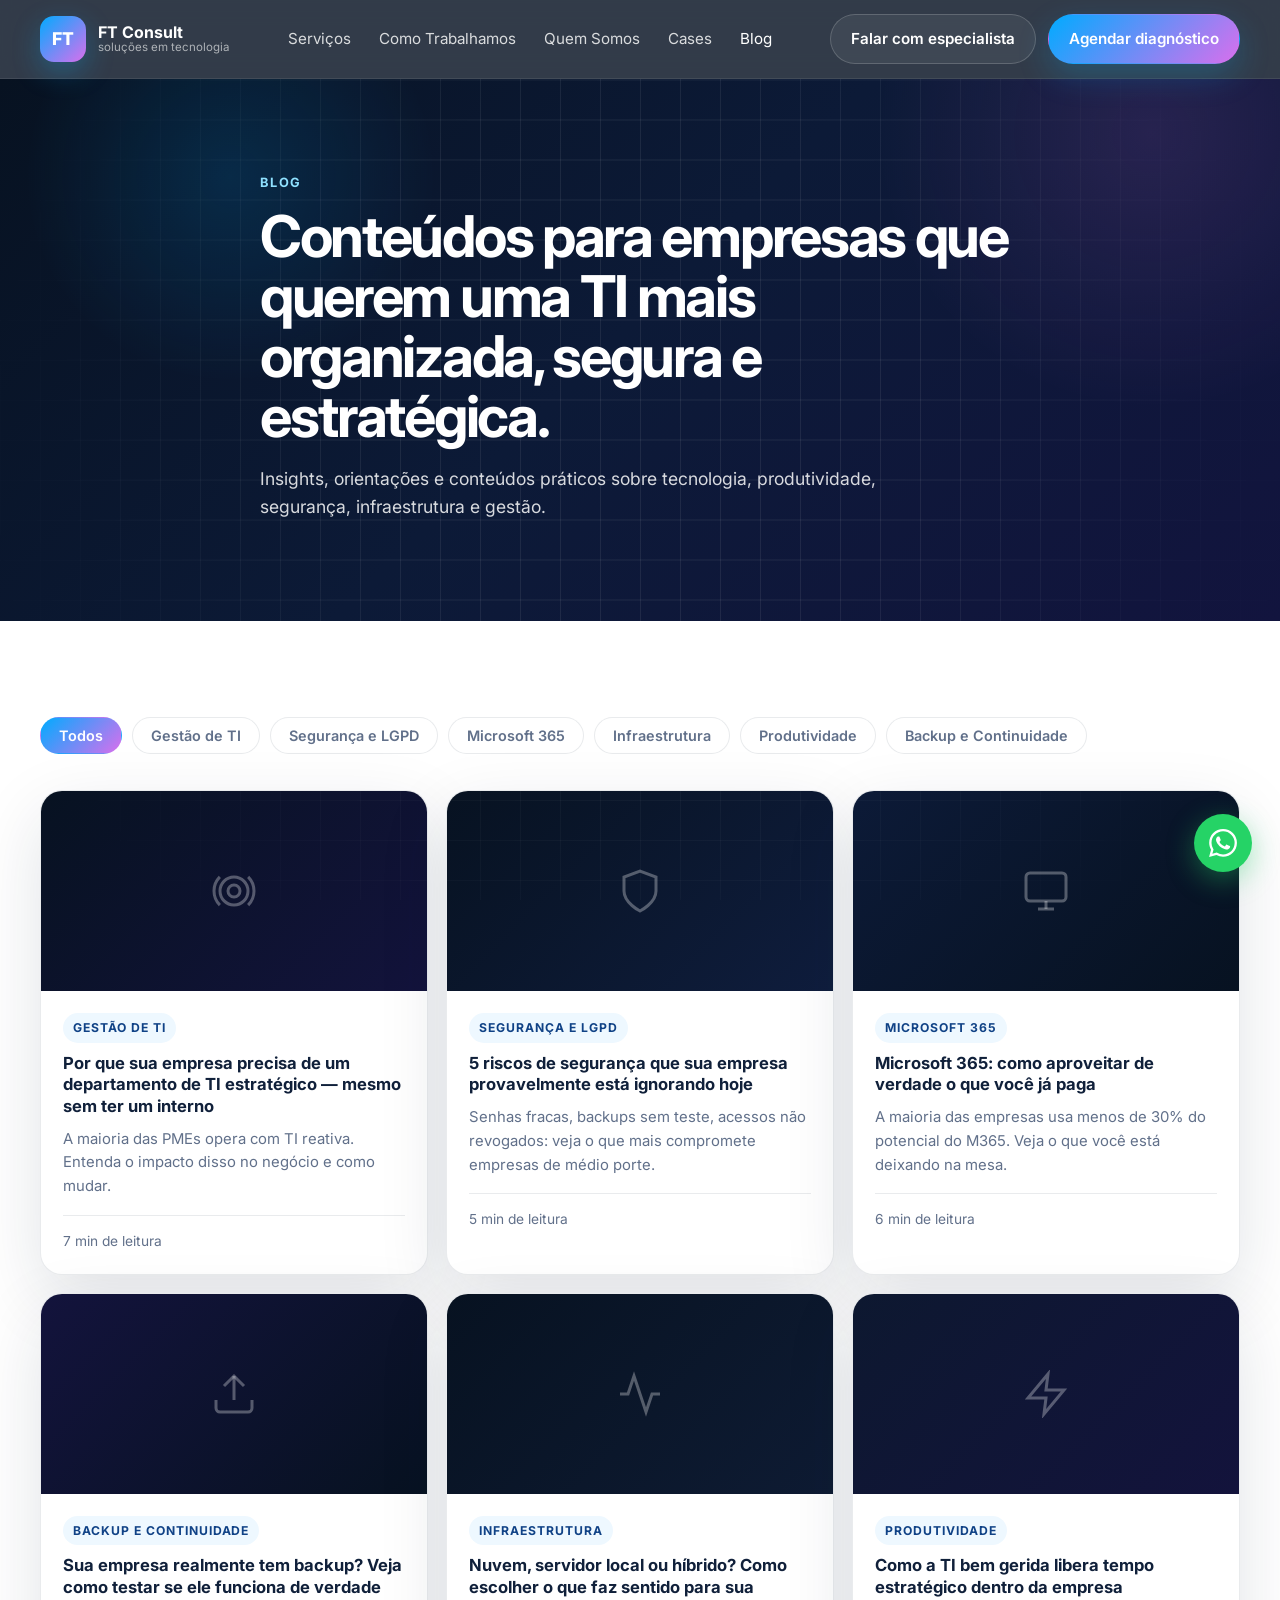
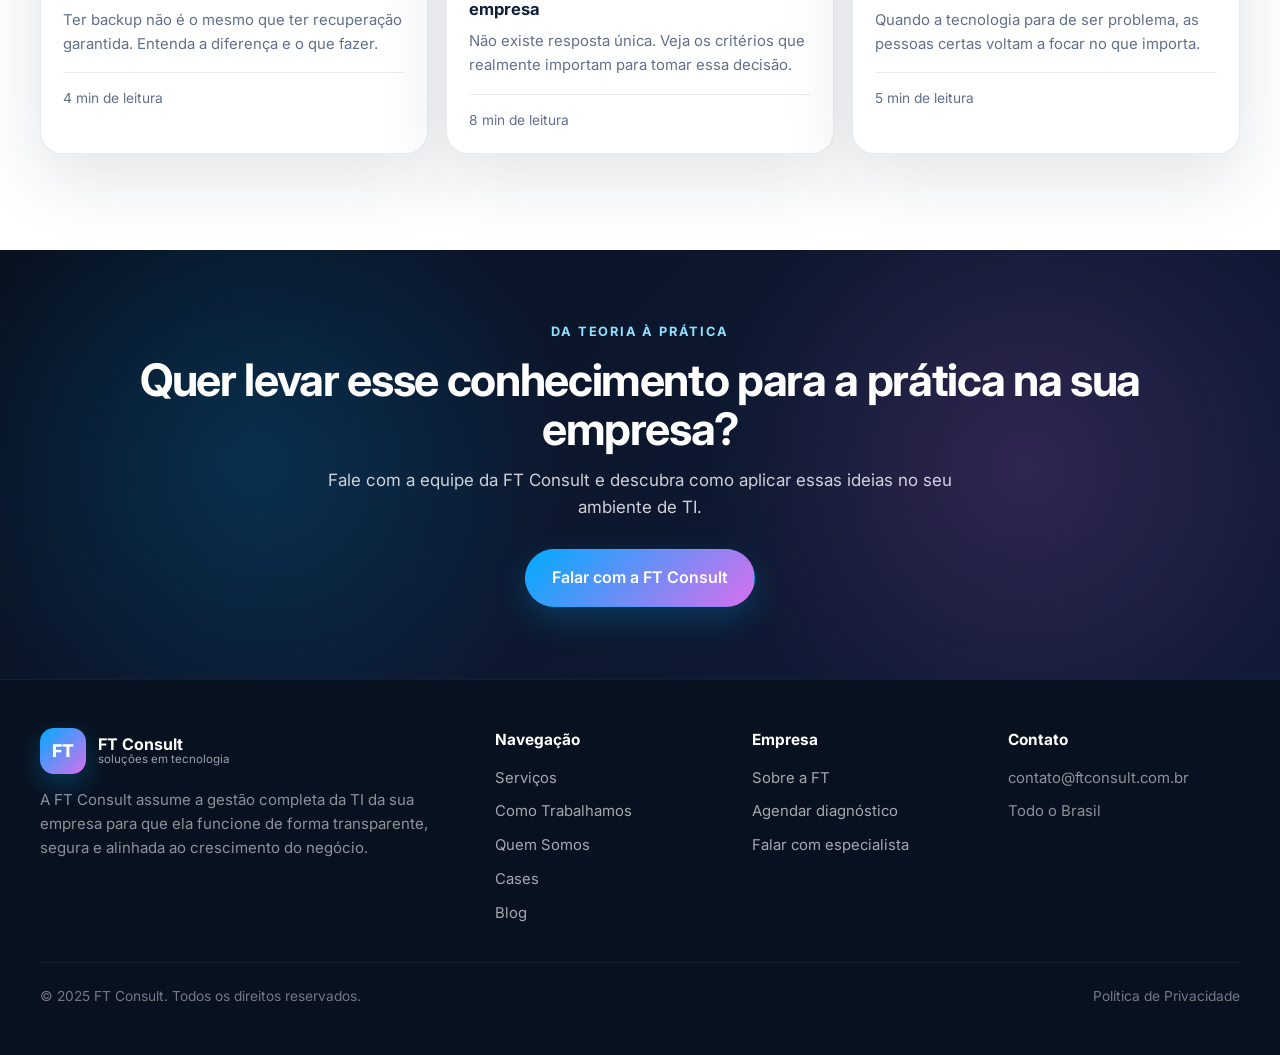
==== commit 9f4cbb5d: "Atualiza localização para todo o Brasil em todos os arquivos https://claude.ai/code/session_015E6geC" ====
--- a/blog.html
+++ b/blog.html
@@ -155,7 +155,7 @@
     <div><a href="index.html" class="brand footer-brand"><span class="brand-mark">FT</span><span class="brand-copy"><strong>FT Consult</strong><small>soluções em tecnologia</small></span></a><p class="footer-desc">A FT Consult assume a gestão completa da TI da sua empresa para que ela funcione de forma transparente, segura e alinhada ao crescimento do negócio.</p></div>
     <div><h4>Navegação</h4><ul><li><a href="servicos.html">Serviços</a></li><li><a href="como-trabalhamos.html">Como Trabalhamos</a></li><li><a href="quem-somos.html">Quem Somos</a></li><li><a href="cases.html">Cases</a></li><li><a href="blog.html">Blog</a></li></ul></div>
     <div><h4>Empresa</h4><ul><li><a href="quem-somos.html">Sobre a FT</a></li><li><a href="contato.html">Agendar diagnóstico</a></li><li><a href="contato.html">Falar com especialista</a></li></ul></div>
-    <div><h4>Contato</h4><ul><li>contato@ftconsult.com.br</li><li>São Paulo • Brasil</li></ul></div>
+    <div><h4>Contato</h4><ul><li>contato@ftconsult.com.br</li><li>Todo o Brasil</li></ul></div>
   </div>
   <div class="container footer-bottom"><span>© 2025 FT Consult. Todos os direitos reservados.</span><span><a href="#">Política de Privacidade</a></span></div>
 </footer>
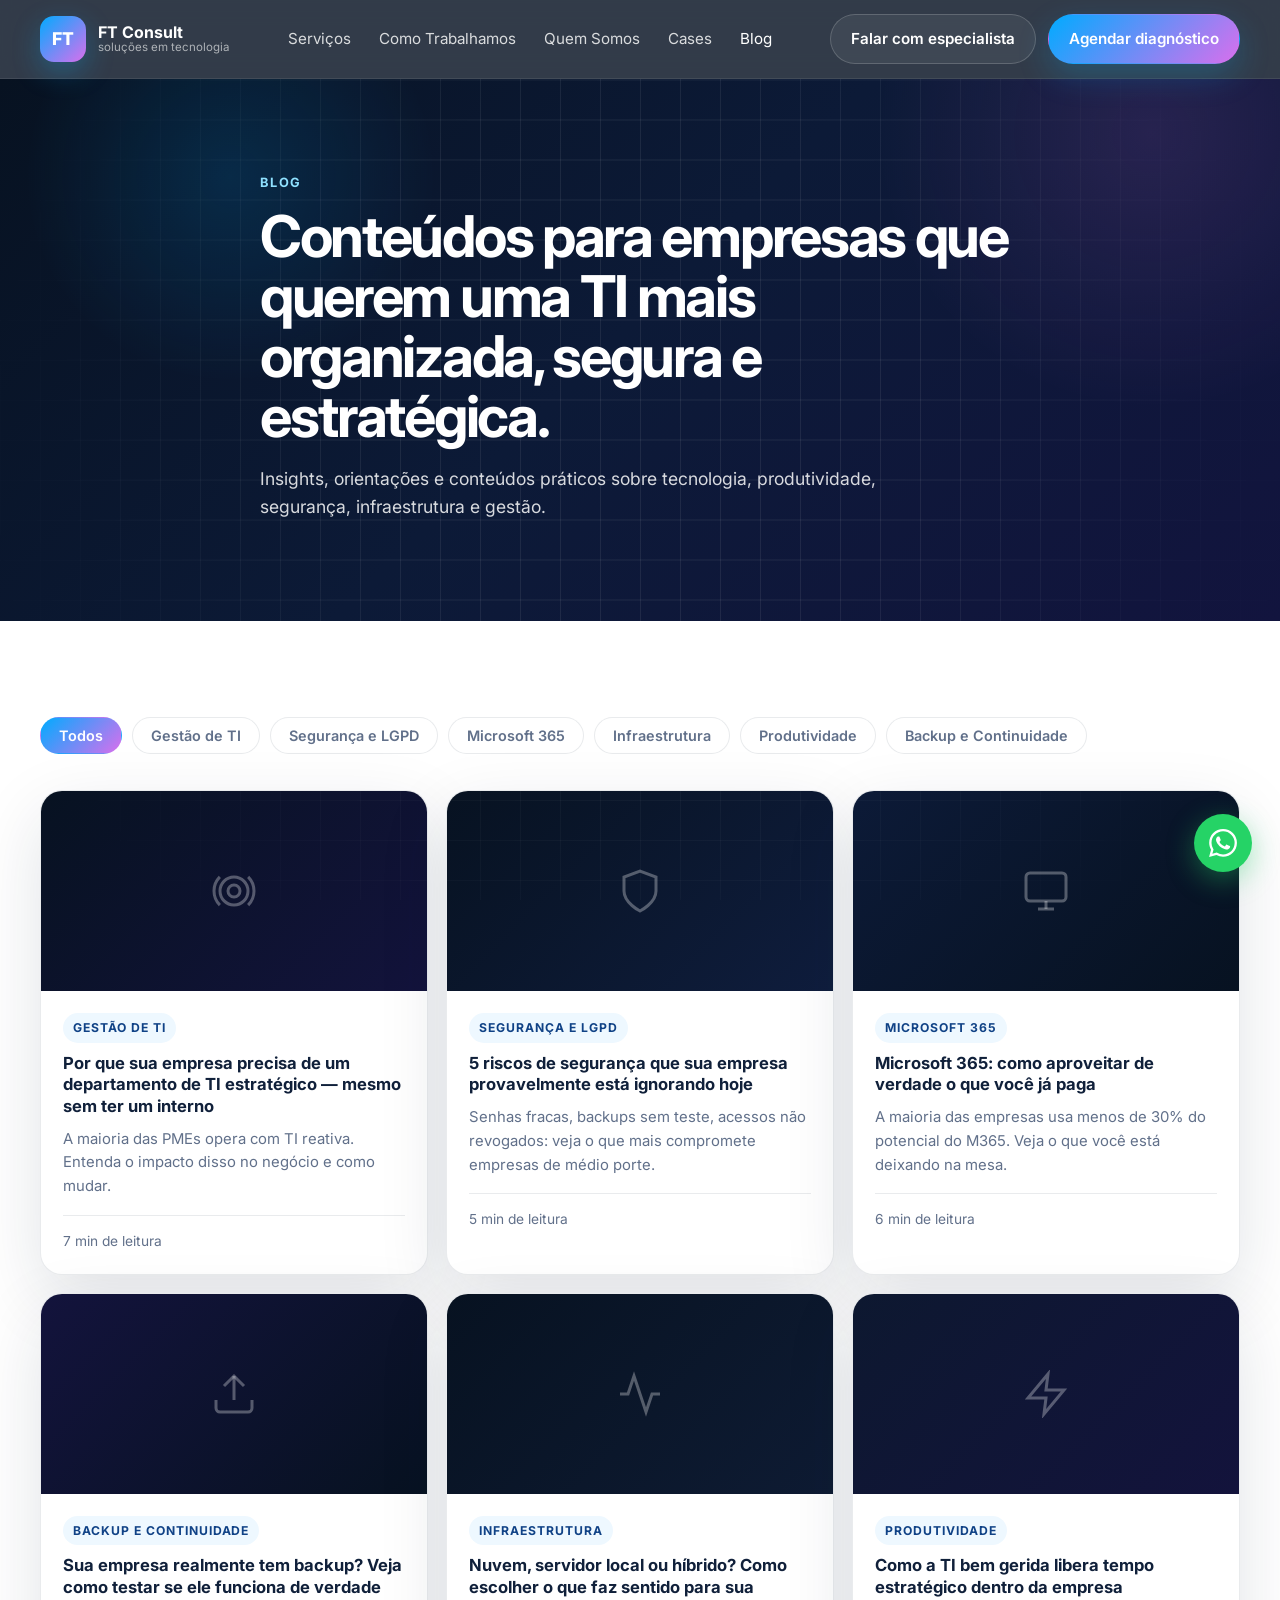
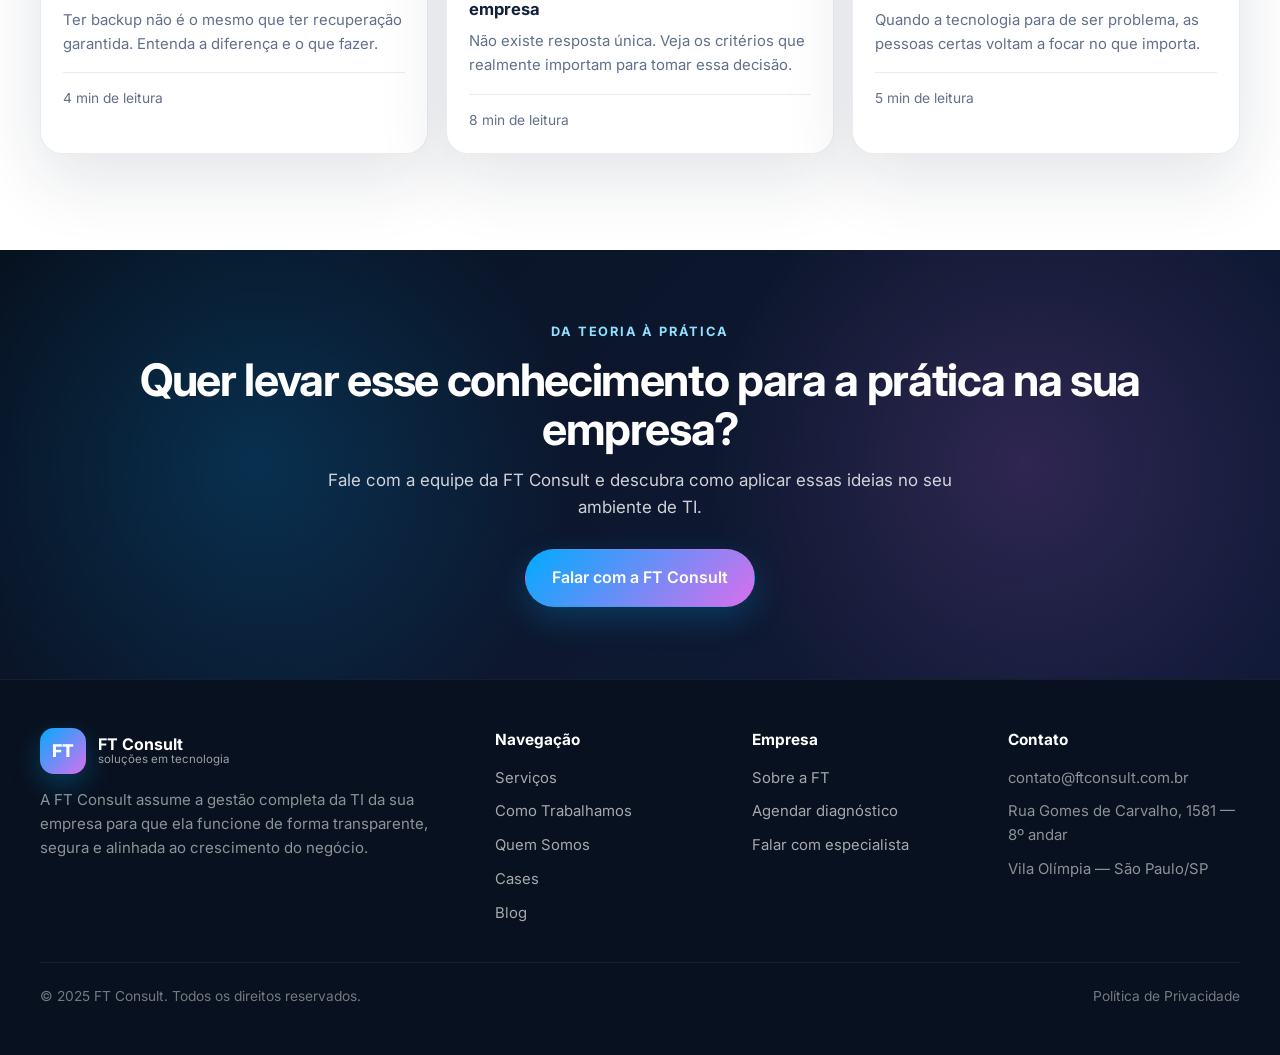
==== commit 7f0f7cd0: "Adiciona endereço físico completo (Vila Olímpia, São Paulo/SP) https://claude.ai/code/session_015E6g" ====
--- a/blog.html
+++ b/blog.html
@@ -155,7 +155,7 @@
     <div><a href="index.html" class="brand footer-brand"><span class="brand-mark">FT</span><span class="brand-copy"><strong>FT Consult</strong><small>soluções em tecnologia</small></span></a><p class="footer-desc">A FT Consult assume a gestão completa da TI da sua empresa para que ela funcione de forma transparente, segura e alinhada ao crescimento do negócio.</p></div>
     <div><h4>Navegação</h4><ul><li><a href="servicos.html">Serviços</a></li><li><a href="como-trabalhamos.html">Como Trabalhamos</a></li><li><a href="quem-somos.html">Quem Somos</a></li><li><a href="cases.html">Cases</a></li><li><a href="blog.html">Blog</a></li></ul></div>
     <div><h4>Empresa</h4><ul><li><a href="quem-somos.html">Sobre a FT</a></li><li><a href="contato.html">Agendar diagnóstico</a></li><li><a href="contato.html">Falar com especialista</a></li></ul></div>
-    <div><h4>Contato</h4><ul><li>contato@ftconsult.com.br</li><li>Todo o Brasil</li></ul></div>
+    <div><h4>Contato</h4><ul><li>contato@ftconsult.com.br</li><li>Rua Gomes de Carvalho, 1581 — 8º andar</li><li>Vila Olímpia — São Paulo/SP</li></ul></div>
   </div>
   <div class="container footer-bottom"><span>© 2025 FT Consult. Todos os direitos reservados.</span><span><a href="#">Política de Privacidade</a></span></div>
 </footer>
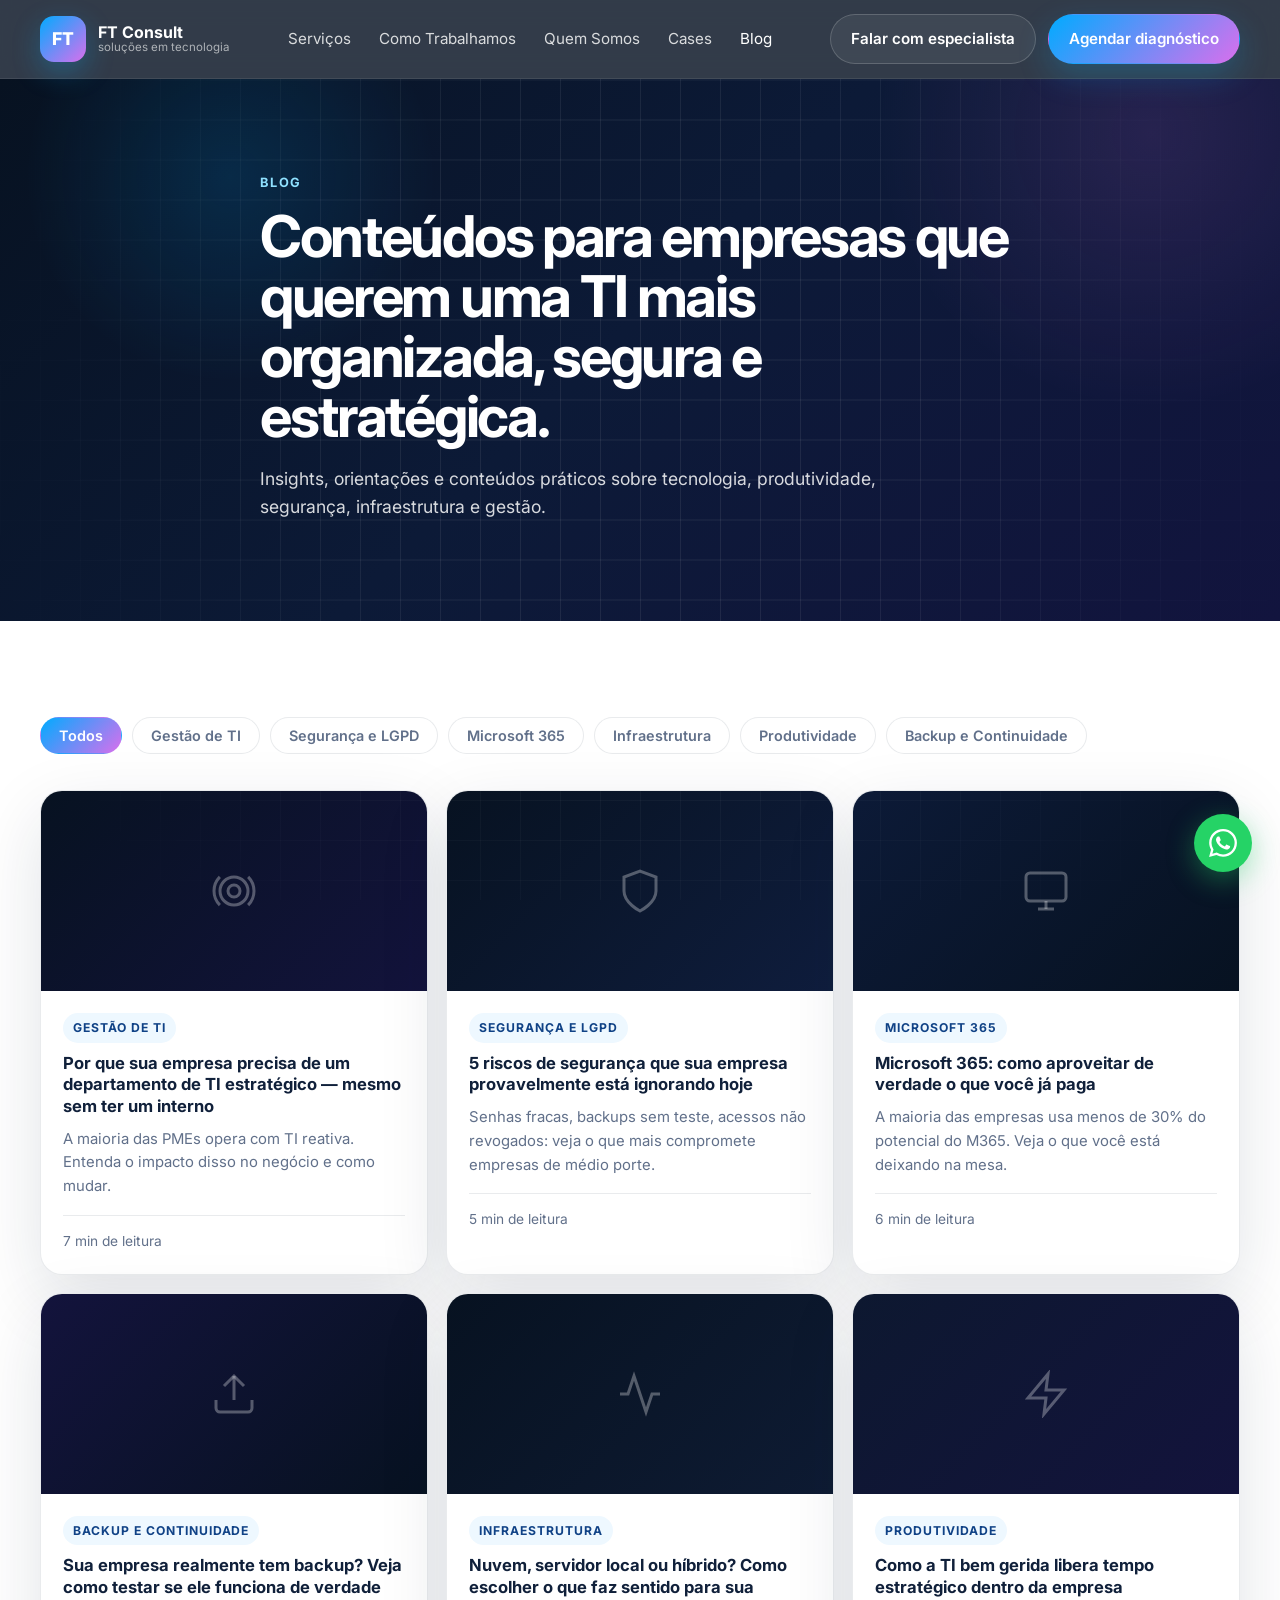
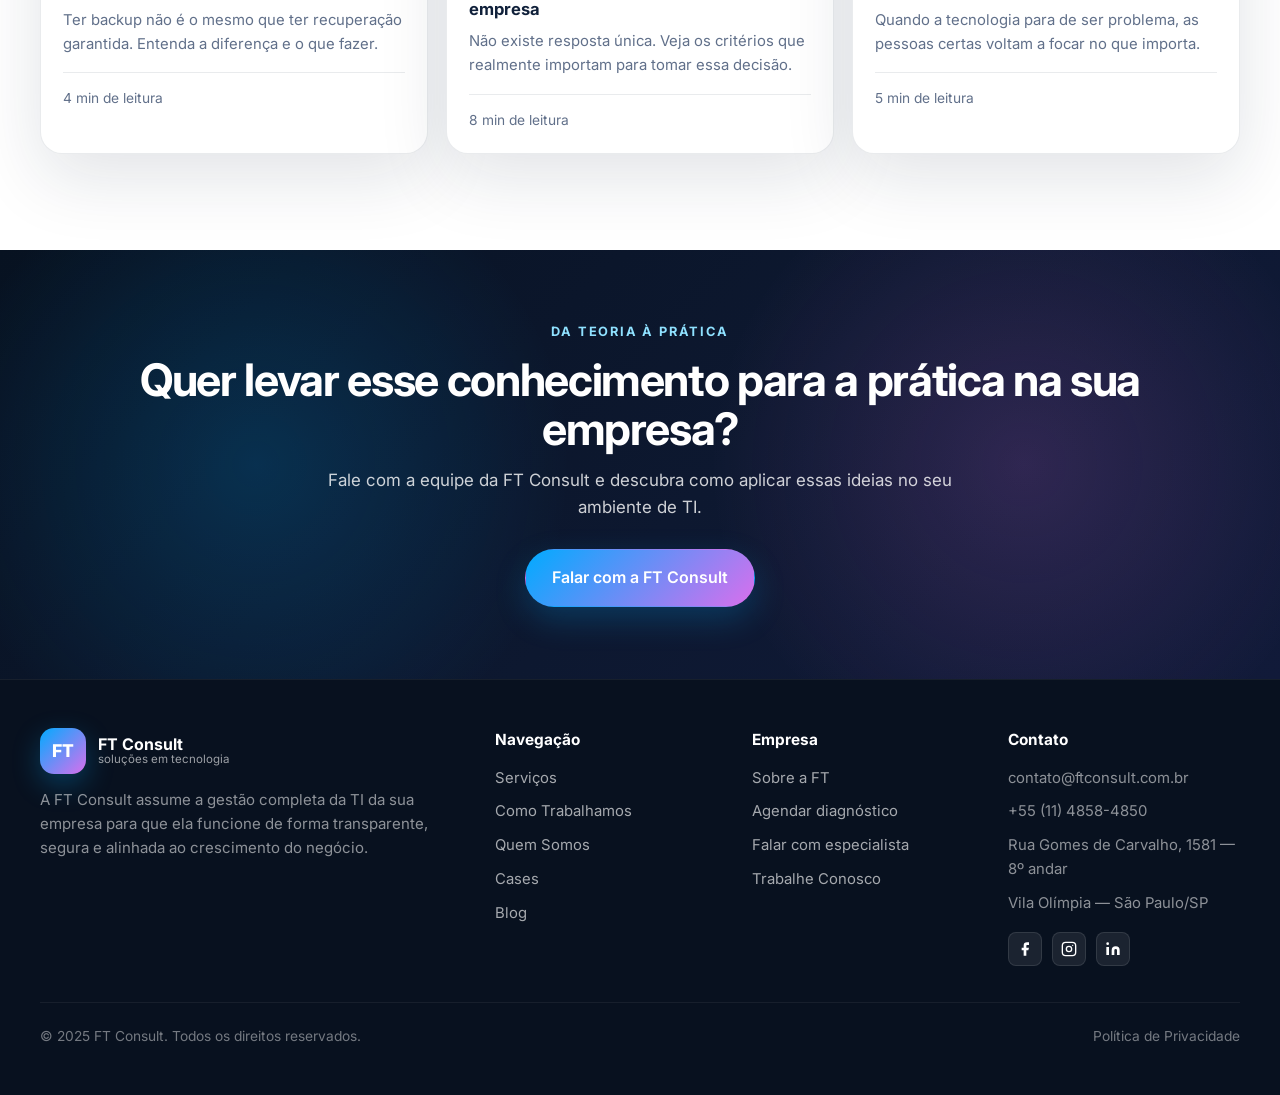
==== commit 09c30857: "Adiciona telefone, redes sociais e página Trabalhe Conosco - Telefone +55 (11) 4858-4850 no rodapé e" ====
--- a/blog.html
+++ b/blog.html
@@ -154,8 +154,8 @@
   <div class="container footer-grid">
     <div><a href="index.html" class="brand footer-brand"><span class="brand-mark">FT</span><span class="brand-copy"><strong>FT Consult</strong><small>soluções em tecnologia</small></span></a><p class="footer-desc">A FT Consult assume a gestão completa da TI da sua empresa para que ela funcione de forma transparente, segura e alinhada ao crescimento do negócio.</p></div>
     <div><h4>Navegação</h4><ul><li><a href="servicos.html">Serviços</a></li><li><a href="como-trabalhamos.html">Como Trabalhamos</a></li><li><a href="quem-somos.html">Quem Somos</a></li><li><a href="cases.html">Cases</a></li><li><a href="blog.html">Blog</a></li></ul></div>
-    <div><h4>Empresa</h4><ul><li><a href="quem-somos.html">Sobre a FT</a></li><li><a href="contato.html">Agendar diagnóstico</a></li><li><a href="contato.html">Falar com especialista</a></li></ul></div>
-    <div><h4>Contato</h4><ul><li>contato@ftconsult.com.br</li><li>Rua Gomes de Carvalho, 1581 — 8º andar</li><li>Vila Olímpia — São Paulo/SP</li></ul></div>
+    <div><h4>Empresa</h4><ul><li><a href="quem-somos.html">Sobre a FT</a></li><li><a href="contato.html">Agendar diagnóstico</a></li><li><a href="contato.html">Falar com especialista</a></li><li><a href="trabalhe-conosco.html">Trabalhe Conosco</a></li></ul></div>
+    <div><h4>Contato</h4><ul><li>contato@ftconsult.com.br</li><li>+55 (11) 4858-4850</li><li>Rua Gomes de Carvalho, 1581 — 8º andar</li><li>Vila Olímpia — São Paulo/SP</li></ul><div class="footer-social"><a href="https://web.facebook.com/ftconsult" target="_blank" rel="noopener" aria-label="Facebook"><svg width="16" height="16" viewBox="0 0 24 24" fill="white"><path d="M18 2h-3a5 5 0 0 0-5 5v3H7v4h3v8h4v-8h3l1-4h-4V7a1 1 0 0 1 1-1h3z"/></svg></a><a href="https://www.instagram.com/ftconsult_/" target="_blank" rel="noopener" aria-label="Instagram"><svg width="16" height="16" viewBox="0 0 24 24" fill="none" stroke="white" stroke-width="2"><rect x="2" y="2" width="20" height="20" rx="5"/><circle cx="12" cy="12" r="4"/><circle cx="17.5" cy="6.5" r="1" fill="white" stroke="none"/></svg></a><a href="https://www.linkedin.com/company/ft-consult/" target="_blank" rel="noopener" aria-label="LinkedIn"><svg width="16" height="16" viewBox="0 0 24 24" fill="white"><path d="M16 8a6 6 0 0 1 6 6v7h-4v-7a2 2 0 0 0-2-2 2 2 0 0 0-2 2v7h-4v-7a6 6 0 0 1 6-6z"/><rect x="2" y="9" width="4" height="12"/><circle cx="4" cy="4" r="2"/></svg></a></div></div>
   </div>
   <div class="container footer-bottom"><span>© 2025 FT Consult. Todos os direitos reservados.</span><span><a href="#">Política de Privacidade</a></span></div>
 </footer>
--- a/assets/css/style.css
+++ b/assets/css/style.css
@@ -575,6 +575,16 @@
 }
 .footer-bottom a { color: rgba(255,255,255,.44); }
 .footer-bottom a:hover { color: rgba(255,255,255,.7); }
+
+/* ── Footer social ── */
+.footer-social { display: flex; gap: 10px; margin-top: 16px; }
+.footer-social a {
+  width: 34px; height: 34px; border-radius: 8px;
+  background: rgba(255,255,255,.08); border: 1px solid rgba(255,255,255,.1);
+  display: grid; place-items: center; transition: background .2s, border-color .2s;
+}
+.footer-social a:hover { background: rgba(0,171,255,.18); border-color: rgba(0,171,255,.4); }
+.footer-social a svg { display: block; }
 
 /* ── WhatsApp button ── */
 .whatsapp-btn {
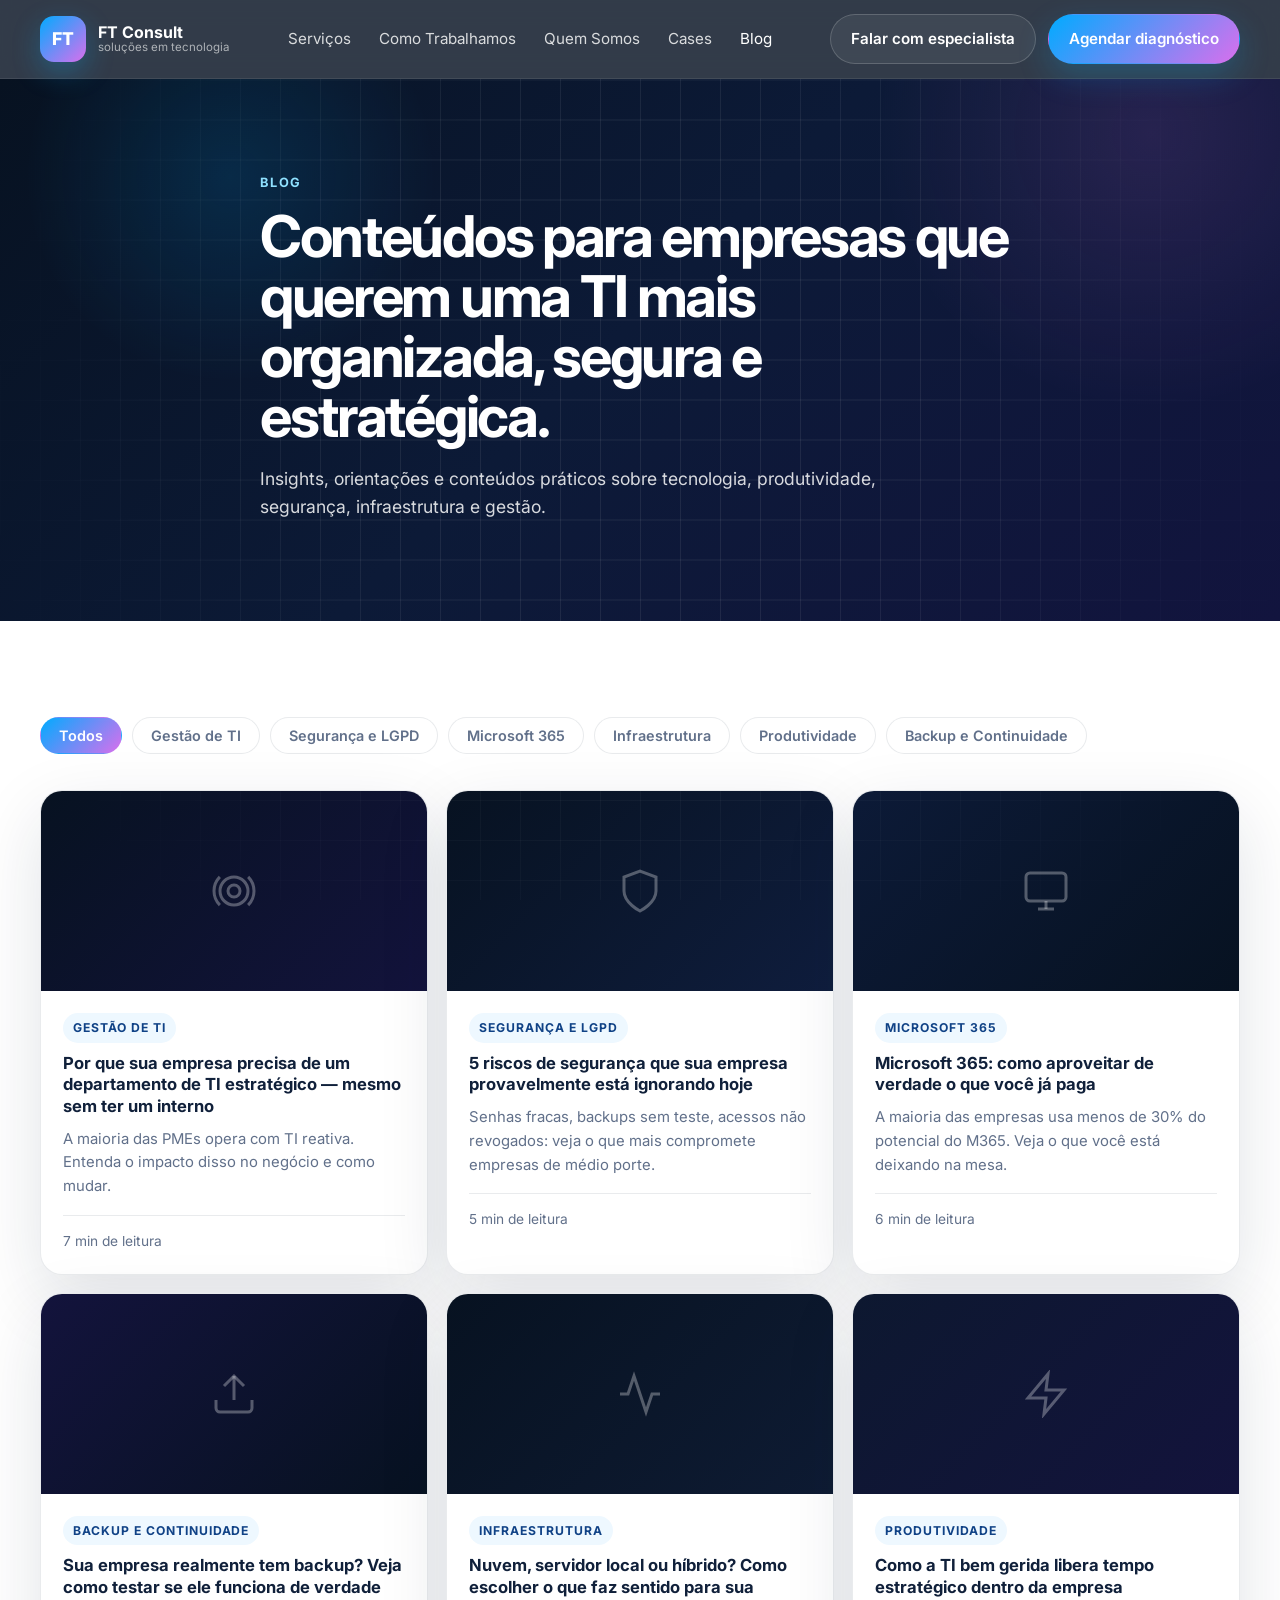
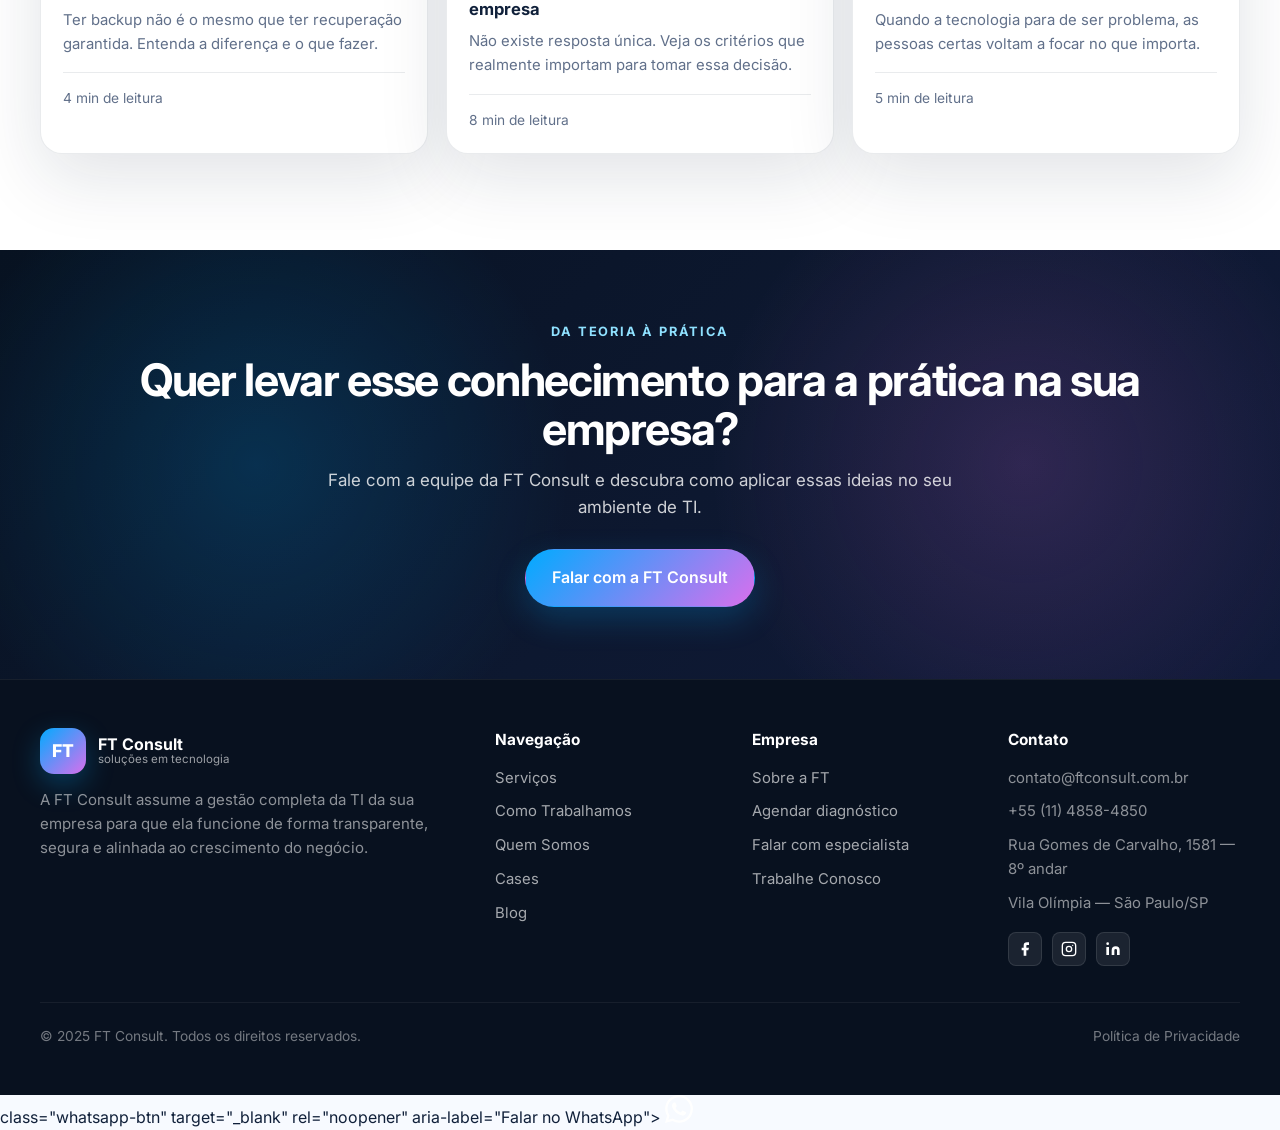
==== commit 2a987464: "Adiciona styleguide, robots.txt e comentários de seção nos HTMLs - styleguide.html: guia completo co" ====
--- a/blog.html
+++ b/blog.html
@@ -22,6 +22,7 @@
 </head>
 <body>
 
+<!-- ═══ HEADER / NAVEGAÇÃO ═══ -->
 <header class="site-header">
   <div class="container nav-wrap">
     <a href="index.html" class="brand"><span class="brand-mark">FT</span><span class="brand-copy"><strong>FT Consult</strong><small>soluções em tecnologia</small></span></a>
@@ -40,7 +41,8 @@
 </header>
 
 <main>
-  <section class="page-hero">
+  <!-- ═══ HERO DA PÁGINA ═══ -->
+<section class="page-hero">
     <div class="container page-hero-content">
       <span class="eyebrow">Blog</span>
       <h1>Conteúdos para empresas que querem uma TI mais organizada, segura e estratégica.</h1>
@@ -138,7 +140,8 @@
     </div>
   </section>
 
-  <section class="cta-block section-contact">
+  <!-- ═══ CTA FINAL ═══ -->
+<section class="cta-block section-contact">
     <div class="container" style="text-align:center">
       <span class="eyebrow center">Da teoria à prática</span>
       <h2>Quer levar esse conhecimento para a prática na sua empresa?</h2>
@@ -150,6 +153,7 @@
   </section>
 </main>
 
+<!-- ═══ FOOTER ═══ -->
 <footer class="site-footer">
   <div class="container footer-grid">
     <div><a href="index.html" class="brand footer-brand"><span class="brand-mark">FT</span><span class="brand-copy"><strong>FT Consult</strong><small>soluções em tecnologia</small></span></a><p class="footer-desc">A FT Consult assume a gestão completa da TI da sua empresa para que ela funcione de forma transparente, segura e alinhada ao crescimento do negócio.</p></div>
@@ -159,7 +163,8 @@
   </div>
   <div class="container footer-bottom"><span>© 2025 FT Consult. Todos os direitos reservados.</span><span><a href="#">Política de Privacidade</a></span></div>
 </footer>
-  <a href="https://wa.me/5511973911674" class="whatsapp-btn" target="_blank" rel="noopener" aria-label="Falar no WhatsApp">
+  <a href="https://wa.me/5511973911674" <!-- ═══ BOTÃO WHATSAPP FLUTUANTE ═══ -->
+class="whatsapp-btn" target="_blank" rel="noopener" aria-label="Falar no WhatsApp">
     <svg width="28" height="28" viewBox="0 0 24 24" fill="white"><path d="M17.472 14.382c-.297-.149-1.758-.867-2.03-.967-.273-.099-.471-.148-.67.15-.197.297-.767.966-.94 1.164-.173.199-.347.223-.644.075-.297-.15-1.255-.463-2.39-1.475-.883-.788-1.48-1.761-1.653-2.059-.173-.297-.018-.458.13-.606.134-.133.298-.347.446-.52.149-.174.198-.298.298-.497.099-.198.05-.371-.025-.52-.075-.149-.669-1.612-.916-2.207-.242-.579-.487-.5-.669-.51-.173-.008-.371-.01-.57-.01-.198 0-.52.074-.792.372-.272.297-1.04 1.016-1.04 2.479 0 1.462 1.065 2.875 1.213 3.074.149.198 2.096 3.2 5.077 4.487.709.306 1.262.489 1.694.625.712.227 1.36.195 1.871.118.571-.085 1.758-.719 2.006-1.413.248-.694.248-1.289.173-1.413-.074-.124-.272-.198-.57-.347m-5.421 7.403h-.004a9.87 9.87 0 0 1-5.031-1.378l-.361-.214-3.741.982.998-3.648-.235-.374a9.86 9.86 0 0 1-1.51-5.26c.001-5.45 4.436-9.884 9.888-9.884 2.64 0 5.122 1.03 6.988 2.898a9.825 9.825 0 0 1 2.893 6.994c-.003 5.45-4.437 9.884-9.885 9.884m8.413-18.297A11.815 11.815 0 0 0 12.05 0C5.495 0 .16 5.335.157 11.892c0 2.096.547 4.142 1.588 5.945L.057 24l6.305-1.654a11.882 11.882 0 0 0 5.683 1.448h.005c6.554 0 11.89-5.335 11.893-11.893a11.821 11.821 0 0 0-3.48-8.413Z"/></svg>
   </a>
 <script src="assets/js/main.js"></script>
--- a/assets/css/style.css
+++ b/assets/css/style.css
@@ -485,7 +485,7 @@
   background: linear-gradient(135deg,rgba(0,171,255,.1),rgba(217,111,237,.12));
   color: var(--cyan);
 }
-.value-card h3 { margin: 0 0 8px; font-size: 1rem; }
+.value-card h3 { margin: 0 0 8px; font-size: 1rem; color: #0d1830; }
 .value-card p { margin: 0; color: var(--text-soft); font-size: .9rem; }
 
 /* ── Blog ── */
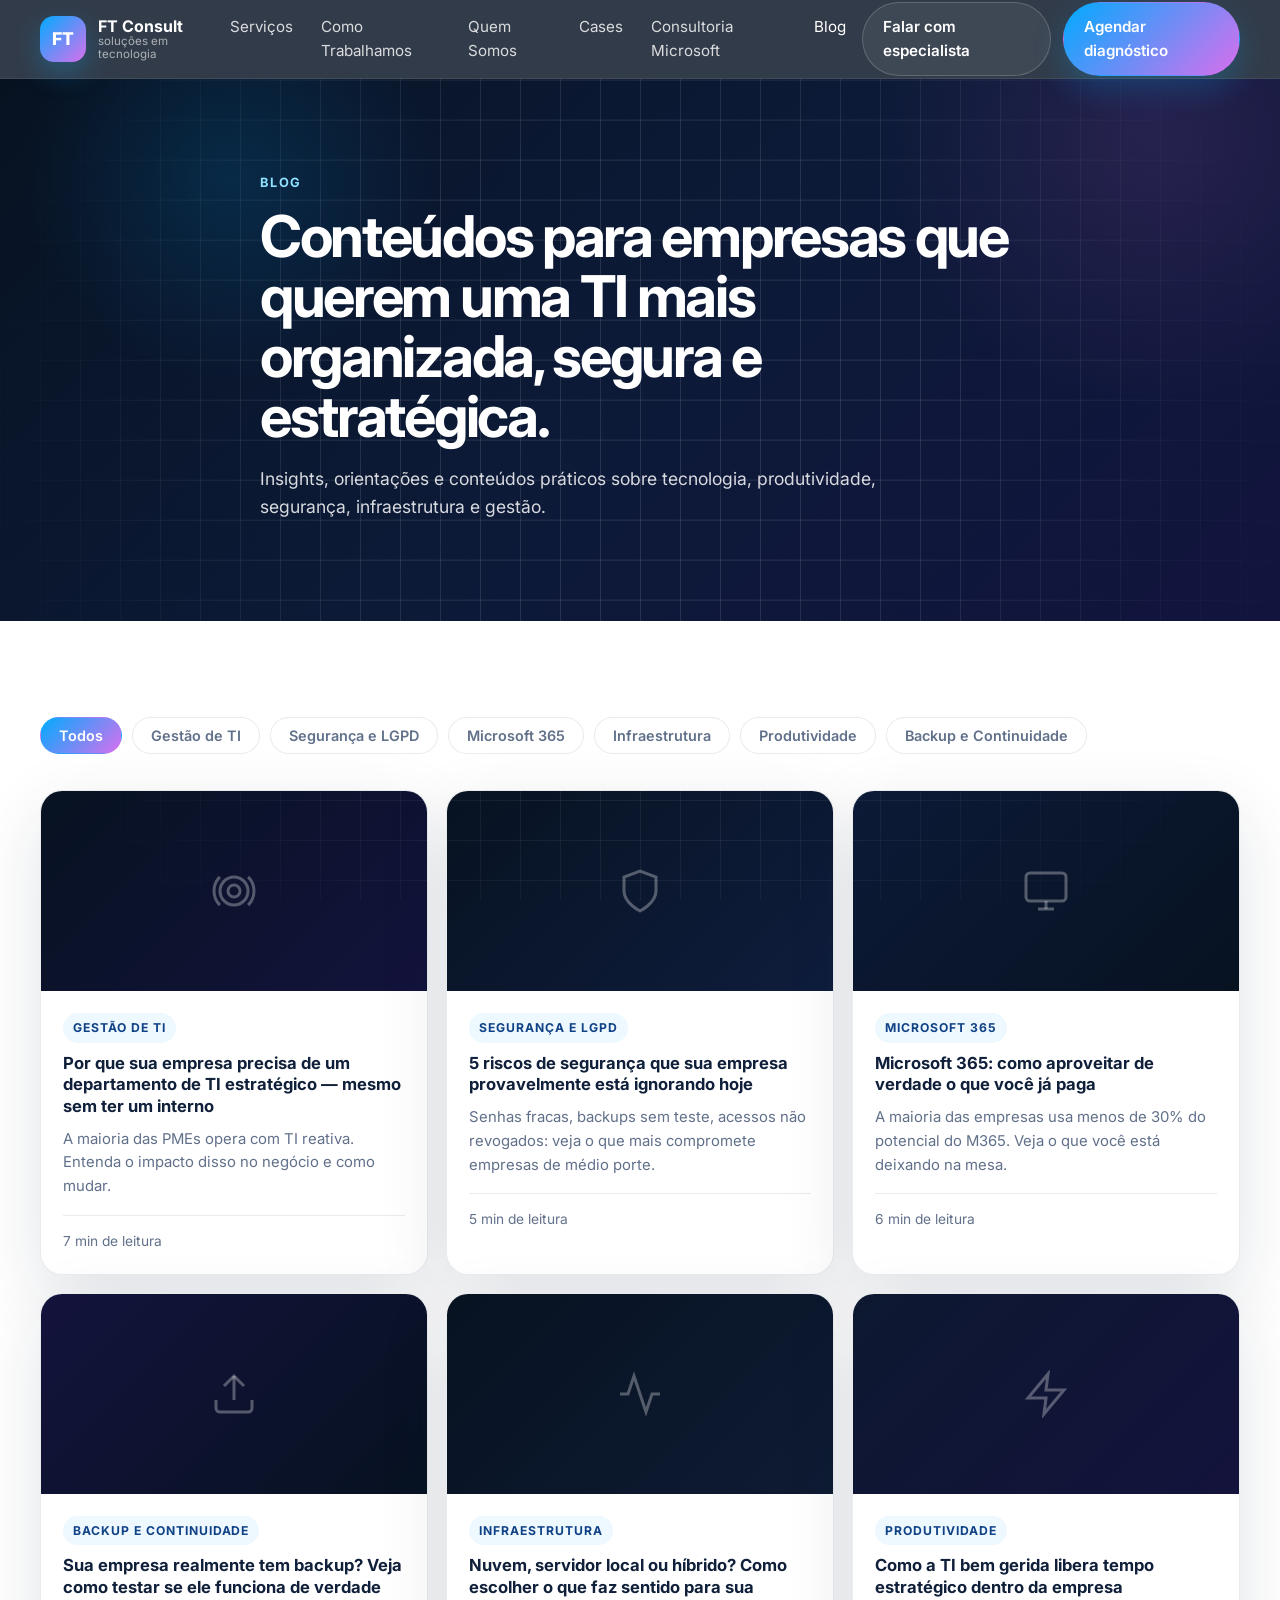
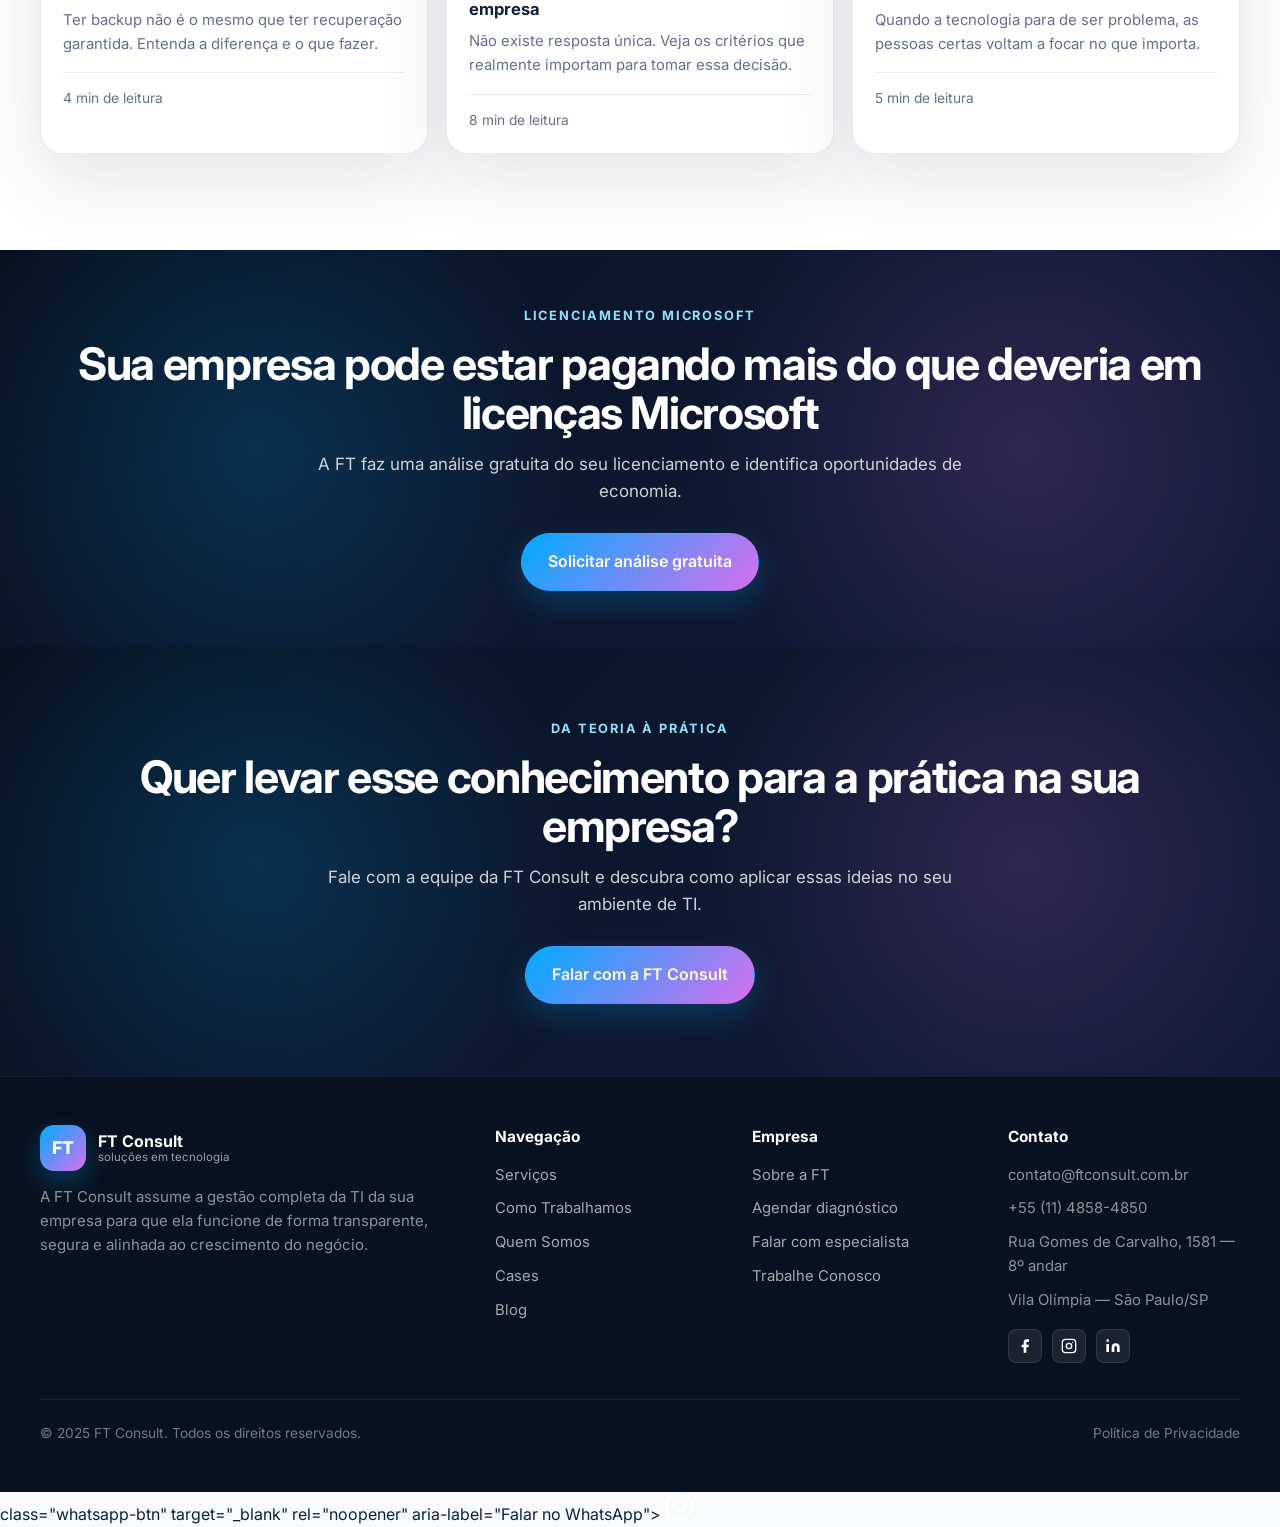
==== commit 10338c0b: "Adiciona frente comercial Consultoria Microsoft - Cria consultoria-microsoft.html com hero, seção pr" ====
--- a/blog.html
+++ b/blog.html
@@ -27,7 +27,7 @@
   <div class="container nav-wrap">
     <a href="index.html" class="brand"><span class="brand-mark">FT</span><span class="brand-copy"><strong>FT Consult</strong><small>soluções em tecnologia</small></span></a>
     <nav class="nav desktop-nav">
-      <a href="servicos.html">Serviços</a><a href="como-trabalhamos.html">Como Trabalhamos</a><a href="quem-somos.html">Quem Somos</a><a href="cases.html">Cases</a><a href="blog.html">Blog</a>
+      <a href="servicos.html">Serviços</a><a href="como-trabalhamos.html">Como Trabalhamos</a><a href="quem-somos.html">Quem Somos</a><a href="cases.html">Cases</a><a href="consultoria-microsoft.html">Consultoria Microsoft</a><a href="blog.html">Blog</a>
     </nav>
     <div class="nav-actions">
       <a href="contato.html" class="btn btn-outline desktop-only">Falar com especialista</a>
@@ -36,7 +36,7 @@
     </div>
   </div>
   <nav class="mobile-nav" id="mobile-nav">
-    <a href="servicos.html">Serviços</a><a href="como-trabalhamos.html">Como Trabalhamos</a><a href="quem-somos.html">Quem Somos</a><a href="cases.html">Cases</a><a href="blog.html">Blog</a><a href="contato.html">Agendar diagnóstico</a>
+    <a href="servicos.html">Serviços</a><a href="como-trabalhamos.html">Como Trabalhamos</a><a href="quem-somos.html">Quem Somos</a><a href="cases.html">Cases</a><a href="consultoria-microsoft.html">Consultoria Microsoft</a><a href="blog.html">Blog</a><a href="contato.html">Agendar diagnóstico</a>
   </nav>
 </header>
 
@@ -140,8 +140,20 @@
     </div>
   </section>
 
+  <!-- ═══ CTA LICENCIAMENTO MICROSOFT ═══ -->
+  <section class="cta-block section-contact" style="padding:56px 0">
+    <div class="container" style="text-align:center">
+      <span class="eyebrow center">Licenciamento Microsoft</span>
+      <h2>Sua empresa pode estar pagando mais do que deveria em licenças Microsoft</h2>
+      <p>A FT faz uma análise gratuita do seu licenciamento e identifica oportunidades de economia.</p>
+      <div class="cta-buttons">
+        <a href="consultoria-microsoft.html" class="btn btn-primary btn-lg">Solicitar análise gratuita</a>
+      </div>
+    </div>
+  </section>
+
   <!-- ═══ CTA FINAL ═══ -->
-<section class="cta-block section-contact">
+  <section class="cta-block section-contact">
     <div class="container" style="text-align:center">
       <span class="eyebrow center">Da teoria à prática</span>
       <h2>Quer levar esse conhecimento para a prática na sua empresa?</h2>
--- a/assets/css/style.css
+++ b/assets/css/style.css
@@ -597,6 +597,27 @@
 }
 .whatsapp-btn:hover { transform: scale(1.08); box-shadow: 0 12px 36px rgba(37,211,102,.5); }
 .whatsapp-btn svg { display: block; }
+
+/* ── Microsoft / Result cards ── */
+.ms-badge {
+  display: inline-flex; align-items: center; gap: 8px;
+  padding: 8px 14px; border-radius: 999px;
+  background: rgba(0,164,239,.12); border: 1px solid rgba(0,164,239,.28);
+  color: #8fe1ff; font-size: .82rem; font-weight: 700; letter-spacing: .06em;
+  margin-bottom: 18px;
+}
+.result-card {
+  padding: 28px 22px; border-radius: var(--radius); text-align: center;
+  background: rgba(255,255,255,.07); border: 1px solid rgba(255,255,255,.13);
+  transition: transform .2s;
+}
+.result-card:hover { transform: translateY(-3px); }
+.result-number {
+  display: block; font-size: clamp(2.4rem,5vw,3.8rem);
+  font-weight: 800; line-height: 1; letter-spacing: -.04em; margin-bottom: 10px;
+  background: linear-gradient(135deg,var(--cyan),var(--violet));
+  -webkit-background-clip: text; -webkit-text-fill-color: transparent; background-clip: text;
+}
 
 /* ── Scroll animations ── */
 .reveal {
